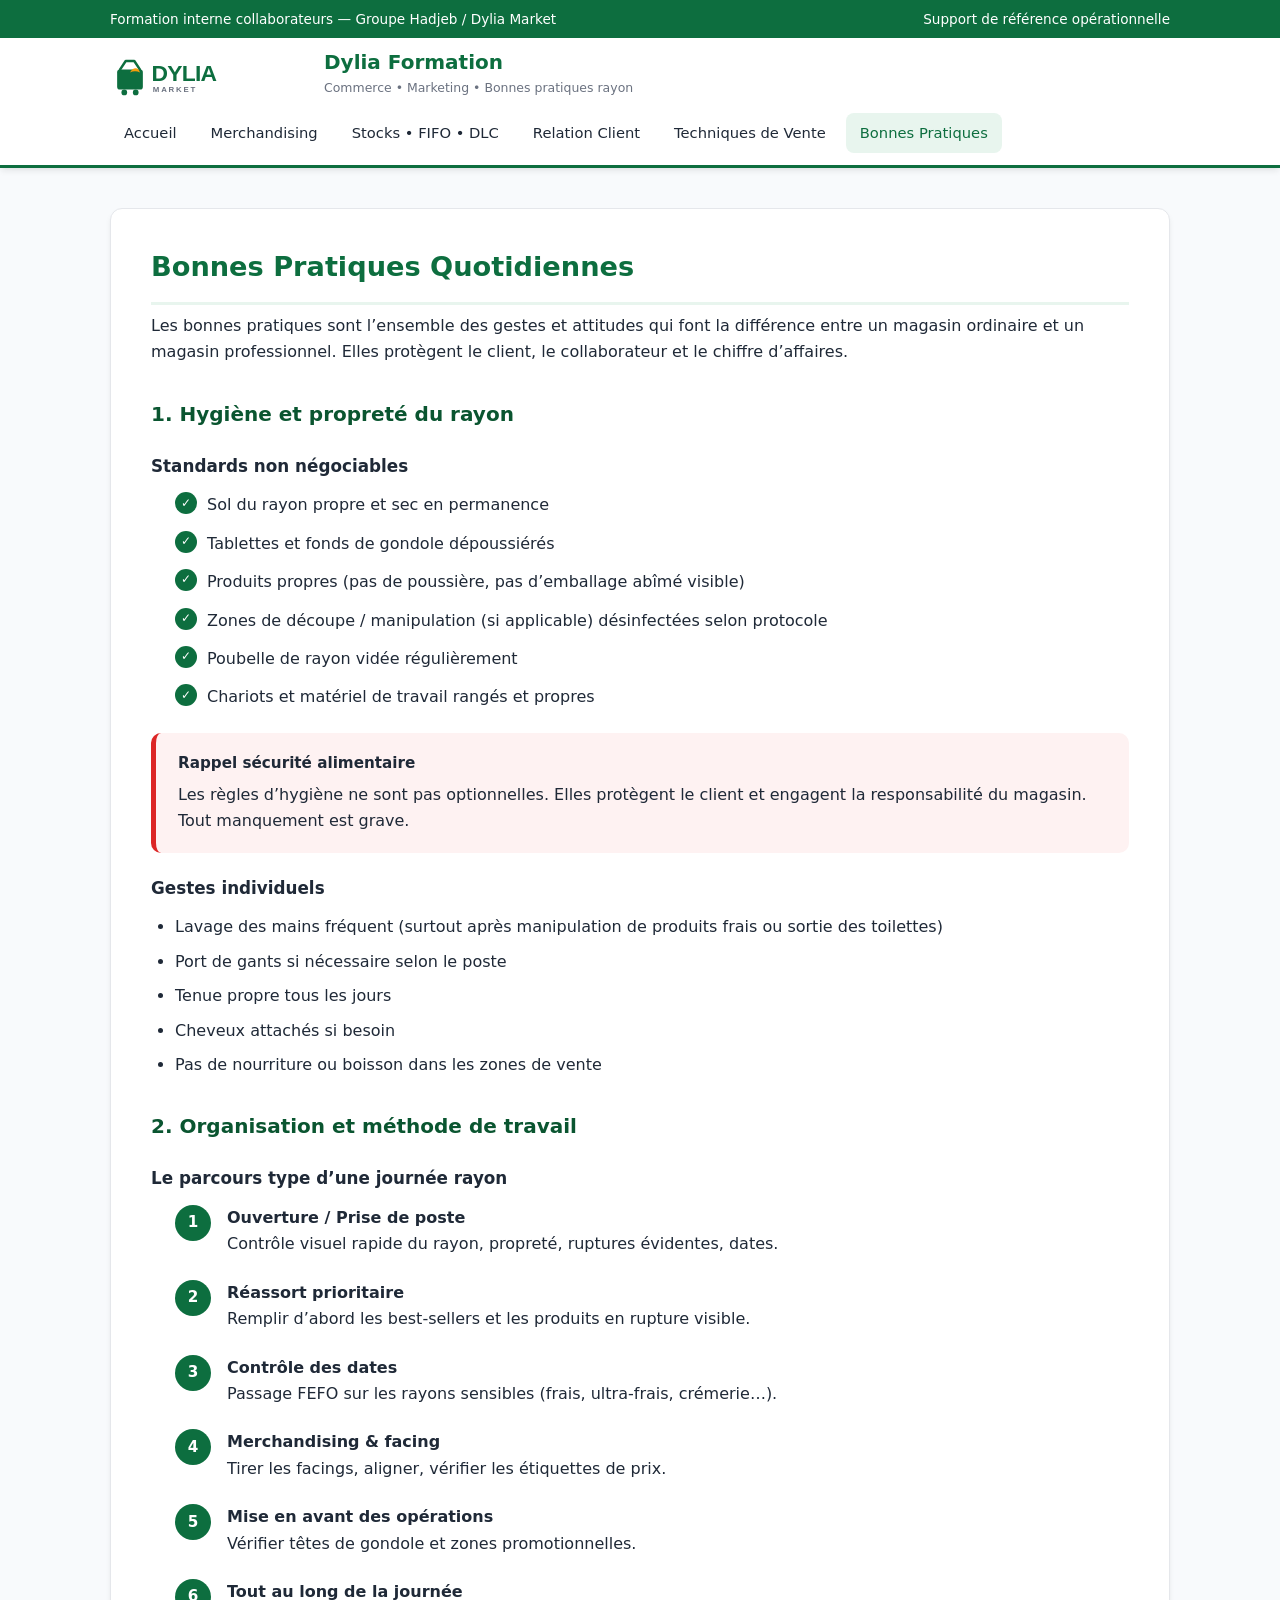
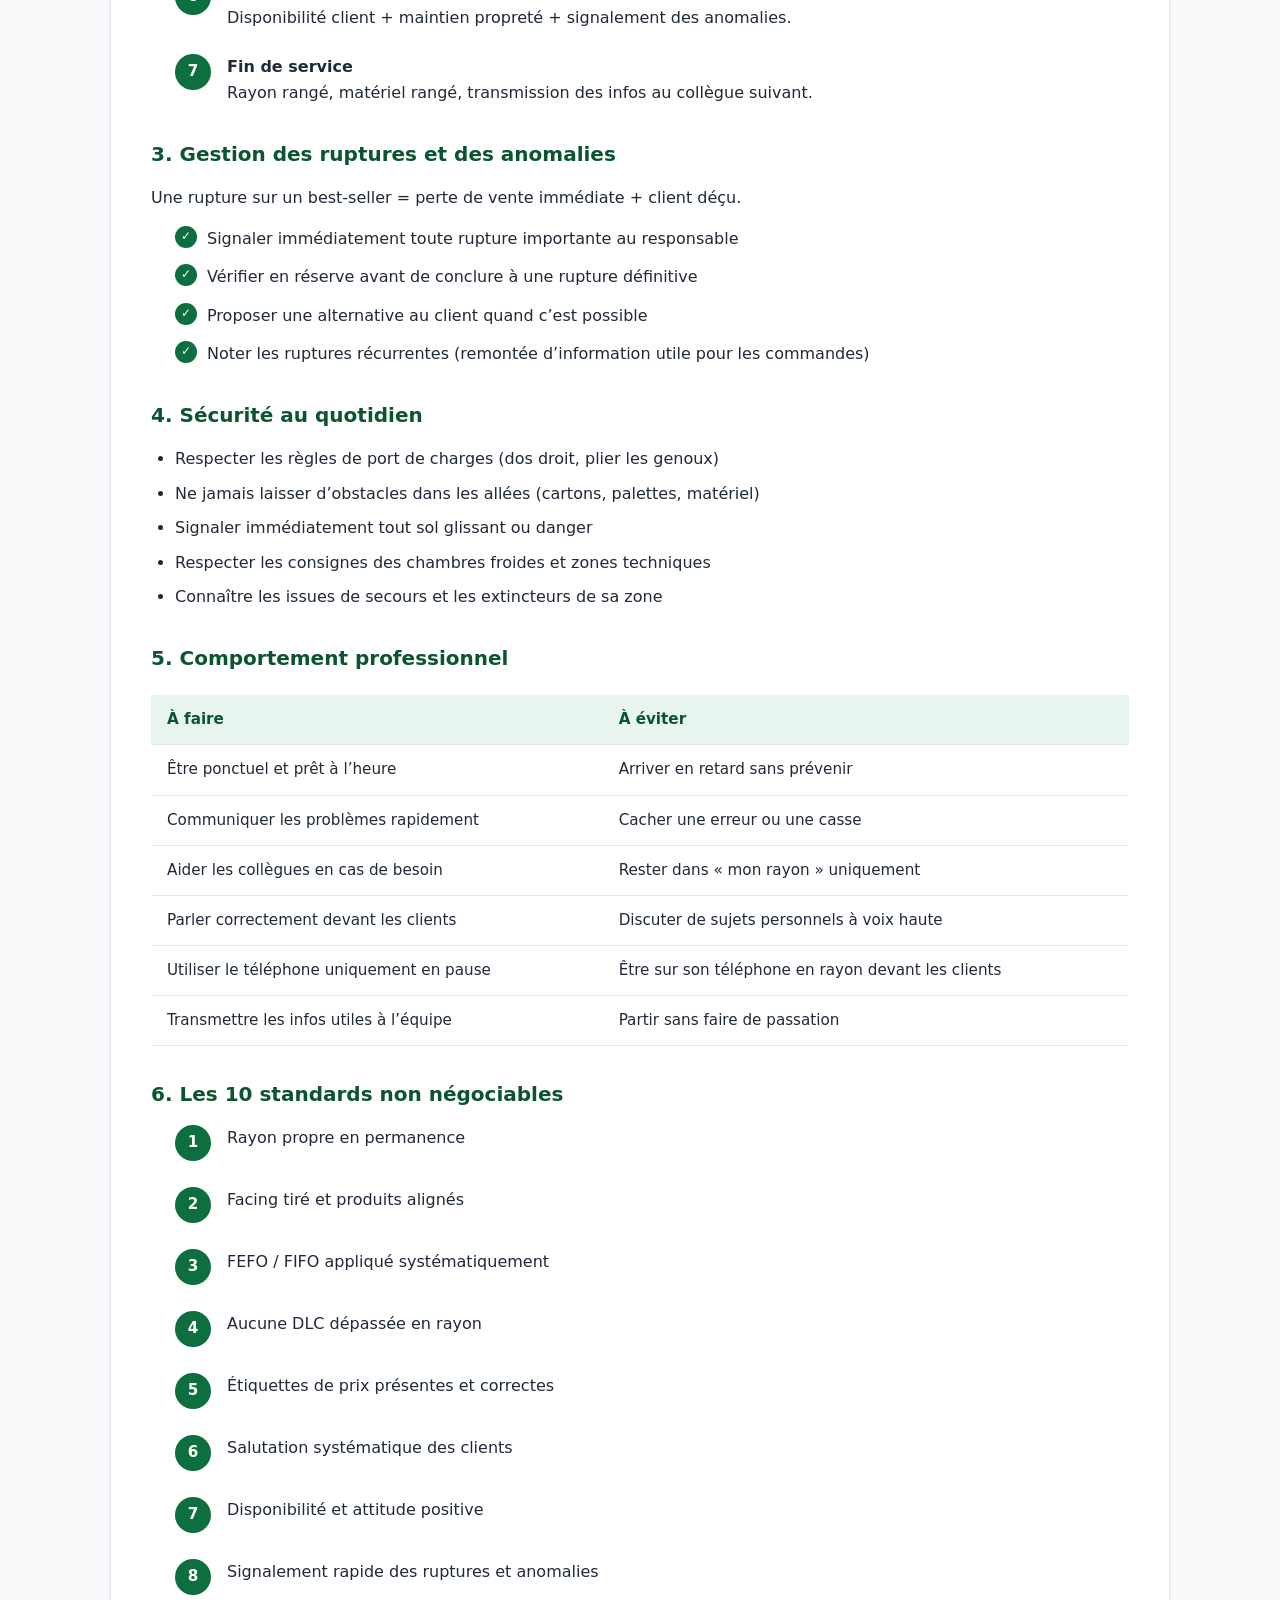
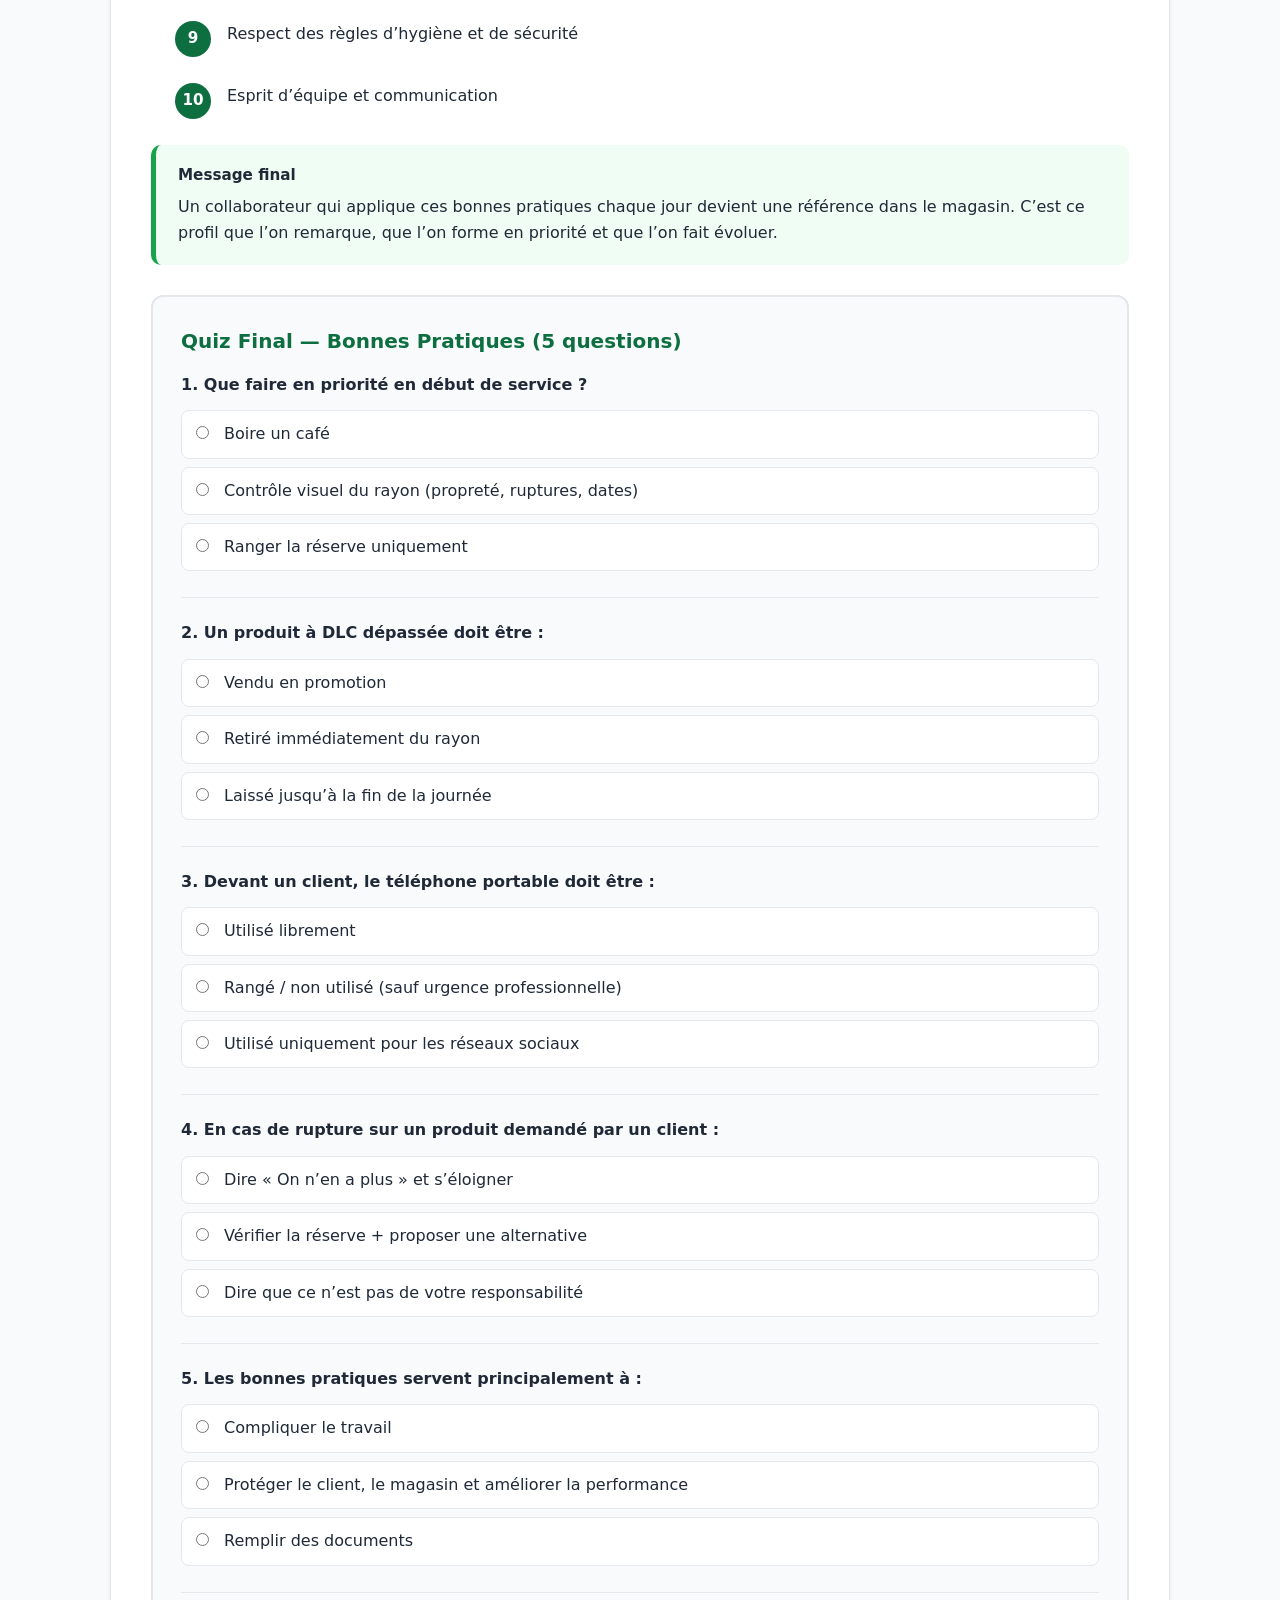
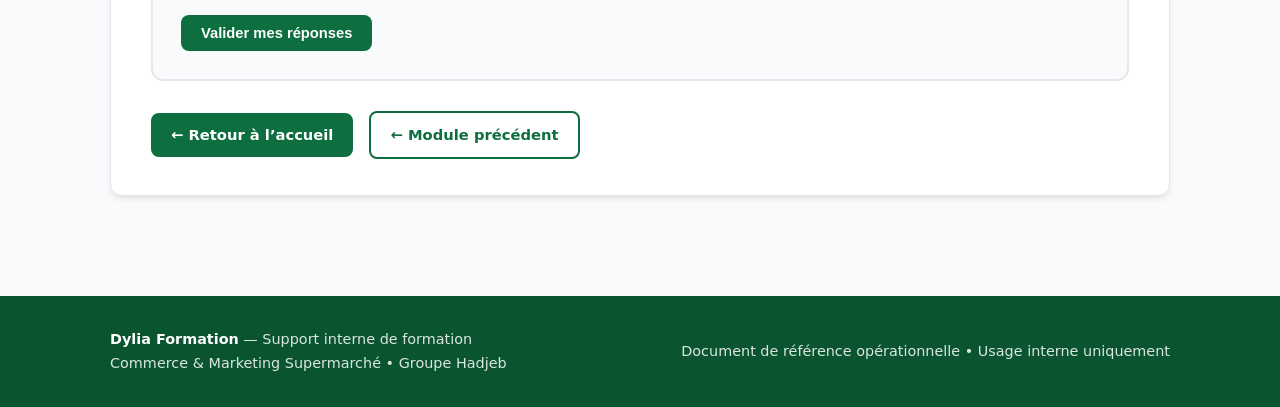
==== dylia-formation/bonnes-pratiques.html @ 9679b602 "Ajout site formation Dylia Market complet" ====
<!DOCTYPE html>
<html lang="fr">
<head>
  <meta charset="UTF-8">
  <meta name="viewport" content="width=device-width, initial-scale=1.0">
  <title>Bonnes Pratiques | Dylia Formation</title>
  <link rel="stylesheet" href="css/style.css">
</head>
<body>

  <header class="header">
    <div class="header-top">
      <div class="container">
        <span>Formation interne collaborateurs — Groupe Hadjeb / Dylia Market</span>
        <span>Support de référence opérationnelle</span>
      </div>
    </div>
    <div class="container">
      <div class="logo-area">
        <a href="index.html">
          <img src="img/logo-dylia.svg" alt="Dylia Market" class="logo-img">
          <div class="logo-text">
            <h1>Dylia Formation</h1>
            <span>Commerce • Marketing • Bonnes pratiques rayon</span>
          </div>
        </a>
      </div>
      <nav class="nav">
        <a href="index.html">Accueil</a>
        <a href="merchandising.html">Merchandising</a>
        <a href="stocks-fifo-dlc.html">Stocks • FIFO • DLC</a>
        <a href="relation-client.html">Relation Client</a>
        <a href="techniques-vente.html">Techniques de Vente</a>
        <a href="bonnes-pratiques.html" class="active">Bonnes Pratiques</a>
      </nav>
    </div>
  </header>

  <main class="main">
    <div class="container">
      <article class="content-page">

        <h2>Bonnes Pratiques Quotidiennes</h2>
        <p>
          Les bonnes pratiques sont l’ensemble des gestes et attitudes qui font 
          la différence entre un magasin ordinaire et un magasin professionnel. 
          Elles protègent le client, le collaborateur et le chiffre d’affaires.
        </p>

        <!-- 1. HYGIÈNE & PROPRETÉ -->
        <h3>1. Hygiène et propreté du rayon</h3>
        
        <h4>Standards non négociables</h4>
        <ul class="checklist">
          <li>Sol du rayon propre et sec en permanence</li>
          <li>Tablettes et fonds de gondole dépoussiérés</li>
          <li>Produits propres (pas de poussière, pas d’emballage abîmé visible)</li>
          <li>Zones de découpe / manipulation (si applicable) désinfectées selon protocole</li>
          <li>Poubelle de rayon vidée régulièrement</li>
          <li>Chariots et matériel de travail rangés et propres</li>
        </ul>

        <div class="callout callout-danger">
          <strong>Rappel sécurité alimentaire</strong>
          Les règles d’hygiène ne sont pas optionnelles. Elles protègent le client 
          et engagent la responsabilité du magasin. Tout manquement est grave.
        </div>

        <h4>Gestes individuels</h4>
        <ul>
          <li>Lavage des mains fréquent (surtout après manipulation de produits frais ou sortie des toilettes)</li>
          <li>Port de gants si nécessaire selon le poste</li>
          <li>Tenue propre tous les jours</li>
          <li>Cheveux attachés si besoin</li>
          <li>Pas de nourriture ou boisson dans les zones de vente</li>
        </ul>

        <!-- 2. ORGANISATION DU TRAVAIL -->
        <h3>2. Organisation et méthode de travail</h3>
        
        <h4>Le parcours type d’une journée rayon</h4>
        <ol class="steps">
          <li>
            <strong>Ouverture / Prise de poste</strong><br>
            Contrôle visuel rapide du rayon, propreté, ruptures évidentes, dates.
          </li>
          <li>
            <strong>Réassort prioritaire</strong><br>
            Remplir d’abord les best-sellers et les produits en rupture visible.
          </li>
          <li>
            <strong>Contrôle des dates</strong><br>
            Passage FEFO sur les rayons sensibles (frais, ultra-frais, crémerie…).
          </li>
          <li>
            <strong>Merchandising & facing</strong><br>
            Tirer les facings, aligner, vérifier les étiquettes de prix.
          </li>
          <li>
            <strong>Mise en avant des opérations</strong><br>
            Vérifier têtes de gondole et zones promotionnelles.
          </li>
          <li>
            <strong>Tout au long de la journée</strong><br>
            Disponibilité client + maintien propreté + signalement des anomalies.
          </li>
          <li>
            <strong>Fin de service</strong><br>
            Rayon rangé, matériel rangé, transmission des infos au collègue suivant.
          </li>
        </ol>

        <!-- 3. GESTION DES RUPTURES -->
        <h3>3. Gestion des ruptures et des anomalies</h3>
        <p>
          Une rupture sur un best-seller = perte de vente immédiate + client déçu.
        </p>
        <ul class="checklist">
          <li>Signaler immédiatement toute rupture importante au responsable</li>
          <li>Vérifier en réserve avant de conclure à une rupture définitive</li>
          <li>Proposer une alternative au client quand c’est possible</li>
          <li>Noter les ruptures récurrentes (remontée d’information utile pour les commandes)</li>
        </ul>

        <!-- 4. SÉCURITÉ -->
        <h3>4. Sécurité au quotidien</h3>
        <ul>
          <li>Respecter les règles de port de charges (dos droit, plier les genoux)</li>
          <li>Ne jamais laisser d’obstacles dans les allées (cartons, palettes, matériel)</li>
          <li>Signaler immédiatement tout sol glissant ou danger</li>
          <li>Respecter les consignes des chambres froides et zones techniques</li>
          <li>Connaître les issues de secours et les extincteurs de sa zone</li>
        </ul>

        <!-- 5. COMPORTEMENT PROFESSIONNEL -->
        <h3>5. Comportement professionnel</h3>
        <div class="table-wrap">
          <table>
            <thead>
              <tr>
                <th>À faire</th>
                <th>À éviter</th>
              </tr>
            </thead>
            <tbody>
              <tr>
                <td>Être ponctuel et prêt à l’heure</td>
                <td>Arriver en retard sans prévenir</td>
              </tr>
              <tr>
                <td>Communiquer les problèmes rapidement</td>
                <td>Cacher une erreur ou une casse</td>
              </tr>
              <tr>
                <td>Aider les collègues en cas de besoin</td>
                <td>Rester dans « mon rayon » uniquement</td>
              </tr>
              <tr>
                <td>Parler correctement devant les clients</td>
                <td>Discuter de sujets personnels à voix haute</td>
              </tr>
              <tr>
                <td>Utiliser le téléphone uniquement en pause</td>
                <td>Être sur son téléphone en rayon devant les clients</td>
              </tr>
              <tr>
                <td>Transmettre les infos utiles à l’équipe</td>
                <td>Partir sans faire de passation</td>
              </tr>
            </tbody>
          </table>
        </div>

        <!-- 6. SYNTHÈSE DES STANDARDS -->
        <h3>6. Les 10 standards non négociables</h3>
        <ol class="steps">
          <li>Rayon propre en permanence</li>
          <li>Facing tiré et produits alignés</li>
          <li>FEFO / FIFO appliqué systématiquement</li>
          <li>Aucune DLC dépassée en rayon</li>
          <li>Étiquettes de prix présentes et correctes</li>
          <li>Salutation systématique des clients</li>
          <li>Disponibilité et attitude positive</li>
          <li>Signalement rapide des ruptures et anomalies</li>
          <li>Respect des règles d’hygiène et de sécurité</li>
          <li>Esprit d’équipe et communication</li>
        </ol>

        <div class="callout callout-success">
          <strong>Message final</strong>
          Un collaborateur qui applique ces bonnes pratiques chaque jour 
          devient une référence dans le magasin. C’est ce profil que l’on remarque, 
          que l’on forme en priorité et que l’on fait évoluer.
        </div>

        <!-- QUIZ FINAL -->
        <div class="quiz-box">
          <h3>Quiz Final — Bonnes Pratiques (5 questions)</h3>
          
          <div class="quiz-question">
            <p>1. Que faire en priorité en début de service ?</p>
            <div class="quiz-options">
              <label><input type="radio" name="q1" value="a"> Boire un café</label>
              <label><input type="radio" name="q1" value="b"> Contrôle visuel du rayon (propreté, ruptures, dates)</label>
              <label><input type="radio" name="q1" value="c"> Ranger la réserve uniquement</label>
            </div>
          </div>

          <div class="quiz-question">
            <p>2. Un produit à DLC dépassée doit être :</p>
            <div class="quiz-options">
              <label><input type="radio" name="q2" value="a"> Vendu en promotion</label>
              <label><input type="radio" name="q2" value="b"> Retiré immédiatement du rayon</label>
              <label><input type="radio" name="q2" value="c"> Laissé jusqu’à la fin de la journée</label>
            </div>
          </div>

          <div class="quiz-question">
            <p>3. Devant un client, le téléphone portable doit être :</p>
            <div class="quiz-options">
              <label><input type="radio" name="q3" value="a"> Utilisé librement</label>
              <label><input type="radio" name="q3" value="b"> Rangé / non utilisé (sauf urgence professionnelle)</label>
              <label><input type="radio" name="q3" value="c"> Utilisé uniquement pour les réseaux sociaux</label>
            </div>
          </div>

          <div class="quiz-question">
            <p>4. En cas de rupture sur un produit demandé par un client :</p>
            <div class="quiz-options">
              <label><input type="radio" name="q4" value="a"> Dire « On n’en a plus » et s’éloigner</label>
              <label><input type="radio" name="q4" value="b"> Vérifier la réserve + proposer une alternative</label>
              <label><input type="radio" name="q4" value="c"> Dire que ce n’est pas de votre responsabilité</label>
            </div>
          </div>

          <div class="quiz-question">
            <p>5. Les bonnes pratiques servent principalement à :</p>
            <div class="quiz-options">
              <label><input type="radio" name="q5" value="a"> Compliquer le travail</label>
              <label><input type="radio" name="q5" value="b"> Protéger le client, le magasin et améliorer la performance</label>
              <label><input type="radio" name="q5" value="c"> Remplir des documents</label>
            </div>
          </div>

          <button class="btn btn-primary" onclick="checkPratiquesQuiz()">Valider mes réponses</button>
          <div id="quiz-result" class="quiz-result"></div>
        </div>

        <div style="margin-top: 30px;">
          <a href="index.html" class="btn btn-primary">← Retour à l’accueil</a>
          <a href="techniques-vente.html" class="btn btn-outline" style="margin-left: 10px;">← Module précédent</a>
        </div>

      </article>
    </div>
  </main>

  <footer class="footer">
    <div class="container">
      <div>
        <strong>Dylia Formation</strong> — Support interne de formation<br>
        Commerce & Marketing Supermarché • Groupe Hadjeb
      </div>
      <div>Document de référence opérationnelle • Usage interne uniquement</div>
    </div>
  </footer>

  <script>
    function checkPratiquesQuiz() {
      const answers = { q1: 'b', q2: 'b', q3: 'b', q4: 'b', q5: 'b' };
      let score = 0;
      let total = 5;

      for (let q in answers) {
        const selected = document.querySelector(`input[name="${q}"]:checked`);
        if (selected && selected.value === answers[q]) score++;
      }

      const result = document.getElementById('quiz-result');
      result.classList.add('show');
      
      if (score === total) {
        result.className = 'quiz-result show success';
        result.innerHTML = `Parfait ! ${score}/${total} — Vous êtes prêt(e) à appliquer les standards sur le terrain.`;
      } else if (score >= 3) {
        result.className = 'quiz-result show success';
        result.innerHTML = `Bien ! ${score}/${total} — Quelques rappels et vous serez au top.`;
      } else {
        result.className = 'quiz-result show error';
        result.innerHTML = `${score}/${total} — Relisez les standards non négociables.`;
      }
    }
  </script>

</body>
</html>
---- dylia-formation/css/style.css ----
/* =====================================================
   Dylia Formation - Style professionnel
   Support de formation Commerce & Marketing Supermarché
   ===================================================== */

:root {
  --primary: #0d6e3f;
  --primary-dark: #0a5530;
  --primary-light: #e8f5ee;
  --secondary: #f59e0b;
  --secondary-dark: #d97706;
  --accent: #1e40af;
  --danger: #dc2626;
  --warning: #f59e0b;
  --success: #16a34a;
  --text: #1f2937;
  --text-light: #6b7280;
  --bg: #f8fafc;
  --white: #ffffff;
  --border: #e5e7eb;
  --shadow: 0 4px 6px -1px rgb(0 0 0 / 0.08), 0 2px 4px -2px rgb(0 0 0 / 0.05);
  --shadow-lg: 0 10px 15px -3px rgb(0 0 0 / 0.08), 0 4px 6px -4px rgb(0 0 0 / 0.05);
  --radius: 12px;
  --transition: all 0.25s ease;
}

* {
  margin: 0;
  padding: 0;
  box-sizing: border-box;
}

html {
  scroll-behavior: smooth;
}

body {
  font-family: 'Segoe UI', system-ui, -apple-system, sans-serif;
  background: var(--bg);
  color: var(--text);
  line-height: 1.65;
  font-size: 16px;
}

/* ========== HEADER & NAV ========== */
.header {
  background: var(--white);
  border-bottom: 3px solid var(--primary);
  position: sticky;
  top: 0;
  z-index: 1000;
  box-shadow: var(--shadow);
}

.header-top {
  background: var(--primary);
  color: white;
  padding: 8px 0;
  font-size: 0.85rem;
}

.header-top .container {
  display: flex;
  justify-content: space-between;
  align-items: center;
}

.logo-area {
  display: flex;
  align-items: center;
  gap: 16px;
  padding: 12px 0;
}

.logo-area a {
  display: flex;
  align-items: center;
  gap: 14px;
  text-decoration: none;
  color: inherit;
}

.logo-img {
  height: 50px;
  width: auto;
  display: block;
}

.logo-text h1 {
  font-size: 1.25rem;
  color: var(--primary);
  font-weight: 700;
  line-height: 1.2;
}

.logo-text span {
  font-size: 0.78rem;
  color: var(--text-light);
  font-weight: 500;
}

.nav {
  display: flex;
  gap: 6px;
  flex-wrap: wrap;
  padding-bottom: 12px;
}

.nav a {
  text-decoration: none;
  color: var(--text);
  font-weight: 500;
  font-size: 0.92rem;
  padding: 8px 14px;
  border-radius: 8px;
  transition: var(--transition);
}

.nav a:hover,
.nav a.active {
  background: var(--primary-light);
  color: var(--primary);
}

/* ========== LAYOUT ========== */
.container {
  max-width: 1100px;
  margin: 0 auto;
  padding: 0 20px;
}

.main {
  padding: 40px 0 60px;
}

/* ========== HERO ========== */
.hero {
  background: linear-gradient(135deg, var(--primary) 0%, #166534 100%);
  color: white;
  border-radius: var(--radius);
  padding: 48px 40px;
  margin-bottom: 40px;
  position: relative;
  overflow: hidden;
}

.hero::after {
  content: '';
  position: absolute;
  right: -40px;
  top: -40px;
  width: 220px;
  height: 220px;
  background: rgba(255,255,255,0.06);
  border-radius: 50%;
}

.hero h2 {
  font-size: 2rem;
  margin-bottom: 12px;
  font-weight: 700;
}

.hero p {
  font-size: 1.1rem;
  opacity: 0.92;
  max-width: 620px;
  margin-bottom: 24px;
}

.hero-badges {
  display: flex;
  gap: 12px;
  flex-wrap: wrap;
}

.badge {
  background: rgba(255,255,255,0.15);
  border: 1px solid rgba(255,255,255,0.25);
  padding: 6px 14px;
  border-radius: 50px;
  font-size: 0.85rem;
  font-weight: 500;
}

/* ========== CARDS ========== */
.section-title {
  font-size: 1.5rem;
  color: var(--primary);
  margin-bottom: 8px;
  font-weight: 700;
}

.section-subtitle {
  color: var(--text-light);
  margin-bottom: 28px;
  font-size: 1rem;
}

.cards-grid {
  display: grid;
  grid-template-columns: repeat(auto-fit, minmax(280px, 1fr));
  gap: 22px;
  margin-bottom: 40px;
}

.card {
  background: var(--white);
  border-radius: var(--radius);
  padding: 28px 24px;
  box-shadow: var(--shadow);
  border: 1px solid var(--border);
  transition: var(--transition);
  display: flex;
  flex-direction: column;
}

.card:hover {
  transform: translateY(-4px);
  box-shadow: var(--shadow-lg);
  border-color: var(--primary);
}

.card-icon {
  width: 52px;
  height: 52px;
  border-radius: 12px;
  display: flex;
  align-items: center;
  justify-content: center;
  font-size: 1.5rem;
  margin-bottom: 16px;
}

.card-icon.green { background: #dcfce7; }
.card-icon.blue { background: #dbeafe; }
.card-icon.orange { background: #ffedd5; }
.card-icon.purple { background: #f3e8ff; }
.card-icon.red { background: #fee2e2; }
.card-icon.teal { background: #ccfbf1; }

.card h3 {
  font-size: 1.15rem;
  margin-bottom: 10px;
  color: var(--text);
}

.card p {
  color: var(--text-light);
  font-size: 0.95rem;
  flex-grow: 1;
  margin-bottom: 18px;
}

.card .btn {
  align-self: flex-start;
}

/* ========== BUTTONS ========== */
.btn {
  display: inline-flex;
  align-items: center;
  gap: 8px;
  padding: 10px 20px;
  border-radius: 8px;
  font-weight: 600;
  font-size: 0.92rem;
  text-decoration: none;
  border: none;
  cursor: pointer;
  transition: var(--transition);
}

.btn-primary {
  background: var(--primary);
  color: white;
}

.btn-primary:hover {
  background: var(--primary-dark);
}

.btn-secondary {
  background: var(--secondary);
  color: white;
}

.btn-secondary:hover {
  background: var(--secondary-dark);
}

.btn-outline {
  background: transparent;
  border: 2px solid var(--primary);
  color: var(--primary);
}

.btn-outline:hover {
  background: var(--primary);
  color: white;
}

/* ========== CONTENT PAGES ========== */
.content-page {
  background: var(--white);
  border-radius: var(--radius);
  padding: 36px 40px;
  box-shadow: var(--shadow);
  border: 1px solid var(--border);
}

.content-page h2 {
  color: var(--primary);
  font-size: 1.7rem;
  margin-bottom: 8px;
  padding-bottom: 12px;
  border-bottom: 3px solid var(--primary-light);
}

.content-page h3 {
  color: var(--primary-dark);
  font-size: 1.25rem;
  margin: 32px 0 14px;
  display: flex;
  align-items: center;
  gap: 10px;
}

.content-page h4 {
  color: var(--text);
  font-size: 1.05rem;
  margin: 22px 0 10px;
}

.content-page p {
  margin-bottom: 14px;
  color: var(--text);
}

.content-page ul, .content-page ol {
  margin: 12px 0 20px 24px;
}

.content-page li {
  margin-bottom: 8px;
}

/* Callout boxes */
.callout {
  padding: 18px 22px;
  border-radius: 10px;
  margin: 22px 0;
  border-left: 5px solid;
}

.callout-info {
  background: #eff6ff;
  border-color: var(--accent);
}

.callout-warning {
  background: #fffbeb;
  border-color: var(--warning);
}

.callout-success {
  background: #f0fdf4;
  border-color: var(--success);
}

.callout-danger {
  background: #fef2f2;
  border-color: var(--danger);
}

.callout strong {
  display: block;
  margin-bottom: 6px;
  font-size: 0.95rem;
}

/* Tables */
.table-wrap {
  overflow-x: auto;
  margin: 20px 0;
}

table {
  width: 100%;
  border-collapse: collapse;
  font-size: 0.95rem;
}

th, td {
  padding: 12px 16px;
  text-align: left;
  border-bottom: 1px solid var(--border);
}

th {
  background: var(--primary-light);
  color: var(--primary-dark);
  font-weight: 600;
}

tr:hover td {
  background: #f9fafb;
}

/* Checklist */
.checklist {
  list-style: none;
  margin-left: 0;
}

.checklist li {
  position: relative;
  padding-left: 32px;
  margin-bottom: 12px;
}

.checklist li::before {
  content: '✓';
  position: absolute;
  left: 0;
  top: 0;
  width: 22px;
  height: 22px;
  background: var(--primary);
  color: white;
  border-radius: 50%;
  font-size: 0.75rem;
  display: flex;
  align-items: center;
  justify-content: center;
  font-weight: 700;
}

/* Steps */
.steps {
  counter-reset: step;
  list-style: none;
  margin: 20px 0;
}

.steps li {
  position: relative;
  padding-left: 52px;
  margin-bottom: 22px;
  min-height: 40px;
}

.steps li::before {
  counter-increment: step;
  content: counter(step);
  position: absolute;
  left: 0;
  top: 0;
  width: 36px;
  height: 36px;
  background: var(--primary);
  color: white;
  border-radius: 50%;
  display: flex;
  align-items: center;
  justify-content: center;
  font-weight: 700;
  font-size: 0.95rem;
}

/* Quiz */
.quiz-box {
  background: #f8fafc;
  border: 2px solid var(--border);
  border-radius: var(--radius);
  padding: 28px;
  margin: 30px 0;
}

.quiz-box h3 {
  margin-top: 0;
  color: var(--primary);
}

.quiz-question {
  margin-bottom: 22px;
  padding-bottom: 18px;
  border-bottom: 1px solid var(--border);
}

.quiz-question:last-of-type {
  border-bottom: none;
}

.quiz-question p {
  font-weight: 600;
  margin-bottom: 12px;
}

.quiz-options label {
  display: block;
  padding: 10px 14px;
  margin-bottom: 8px;
  background: white;
  border: 1px solid var(--border);
  border-radius: 8px;
  cursor: pointer;
  transition: var(--transition);
}

.quiz-options label:hover {
  border-color: var(--primary);
  background: var(--primary-light);
}

.quiz-options input {
  margin-right: 10px;
}

.quiz-result {
  display: none;
  margin-top: 20px;
  padding: 16px;
  border-radius: 8px;
  font-weight: 600;
}

.quiz-result.show {
  display: block;
}

.quiz-result.success {
  background: #dcfce7;
  color: #166534;
}

.quiz-result.error {
  background: #fee2e2;
  color: #991b1b;
}

/* Progress bar for modules */
.progress-bar {
  height: 8px;
  background: #e5e7eb;
  border-radius: 50px;
  overflow: hidden;
  margin: 12px 0 24px;
}

.progress-fill {
  height: 100%;
  background: linear-gradient(90deg, var(--primary), #22c55e);
  border-radius: 50px;
  transition: width 0.4s ease;
}

/* Footer */
.footer {
  background: var(--primary-dark);
  color: rgba(255,255,255,0.85);
  padding: 32px 0;
  margin-top: 40px;
  font-size: 0.9rem;
}

.footer .container {
  display: flex;
  justify-content: space-between;
  align-items: center;
  flex-wrap: wrap;
  gap: 16px;
}

.footer strong {
  color: white;
}

/* Responsive */
@media (max-width: 768px) {
  .hero {
    padding: 32px 24px;
  }
  .hero h2 {
    font-size: 1.5rem;
  }
  .content-page {
    padding: 24px 20px;
  }
  .nav {
    gap: 4px;
  }
  .nav a {
    padding: 7px 10px;
    font-size: 0.85rem;
  }
  .header-top {
    display: none;
  }
}

/* Print friendly */
@media print {
  .header, .footer, .nav, .btn, .quiz-box {
    display: none !important;
  }
  .content-page {
    box-shadow: none;
    border: none;
  }
}
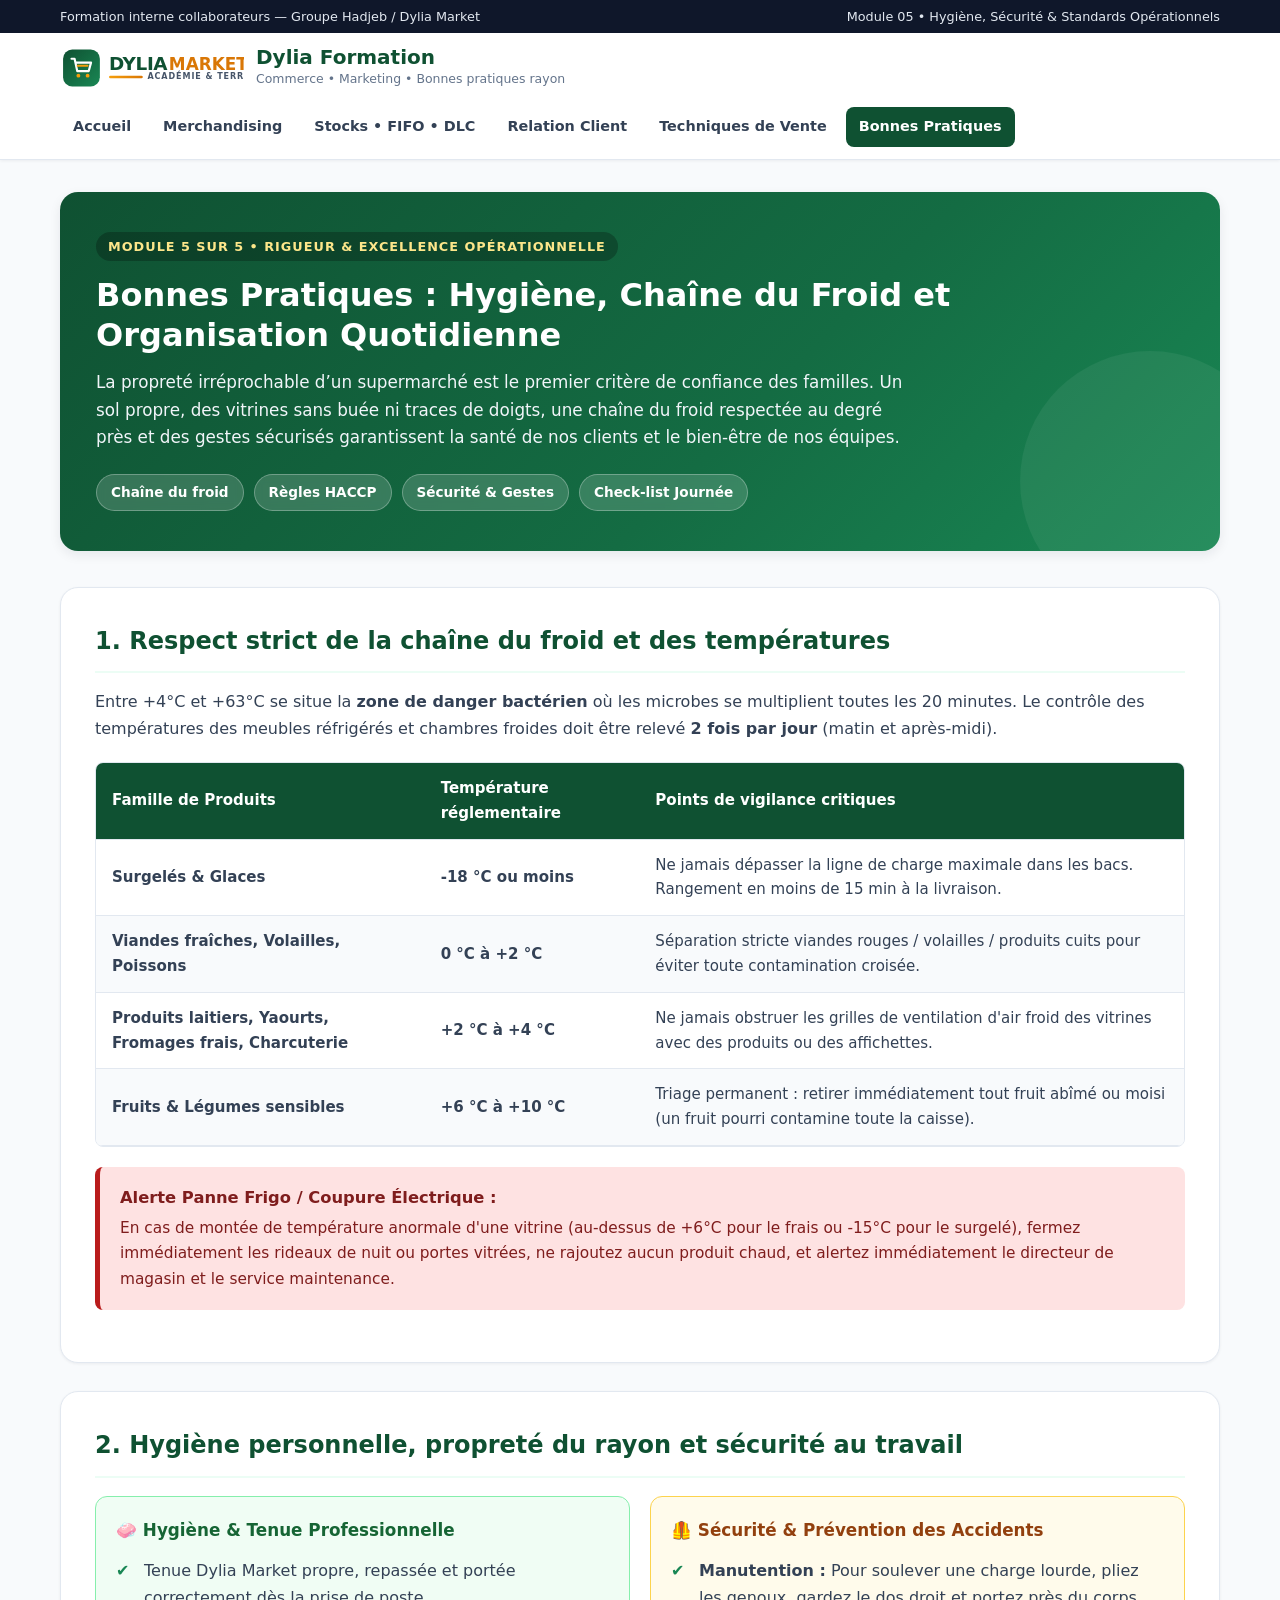
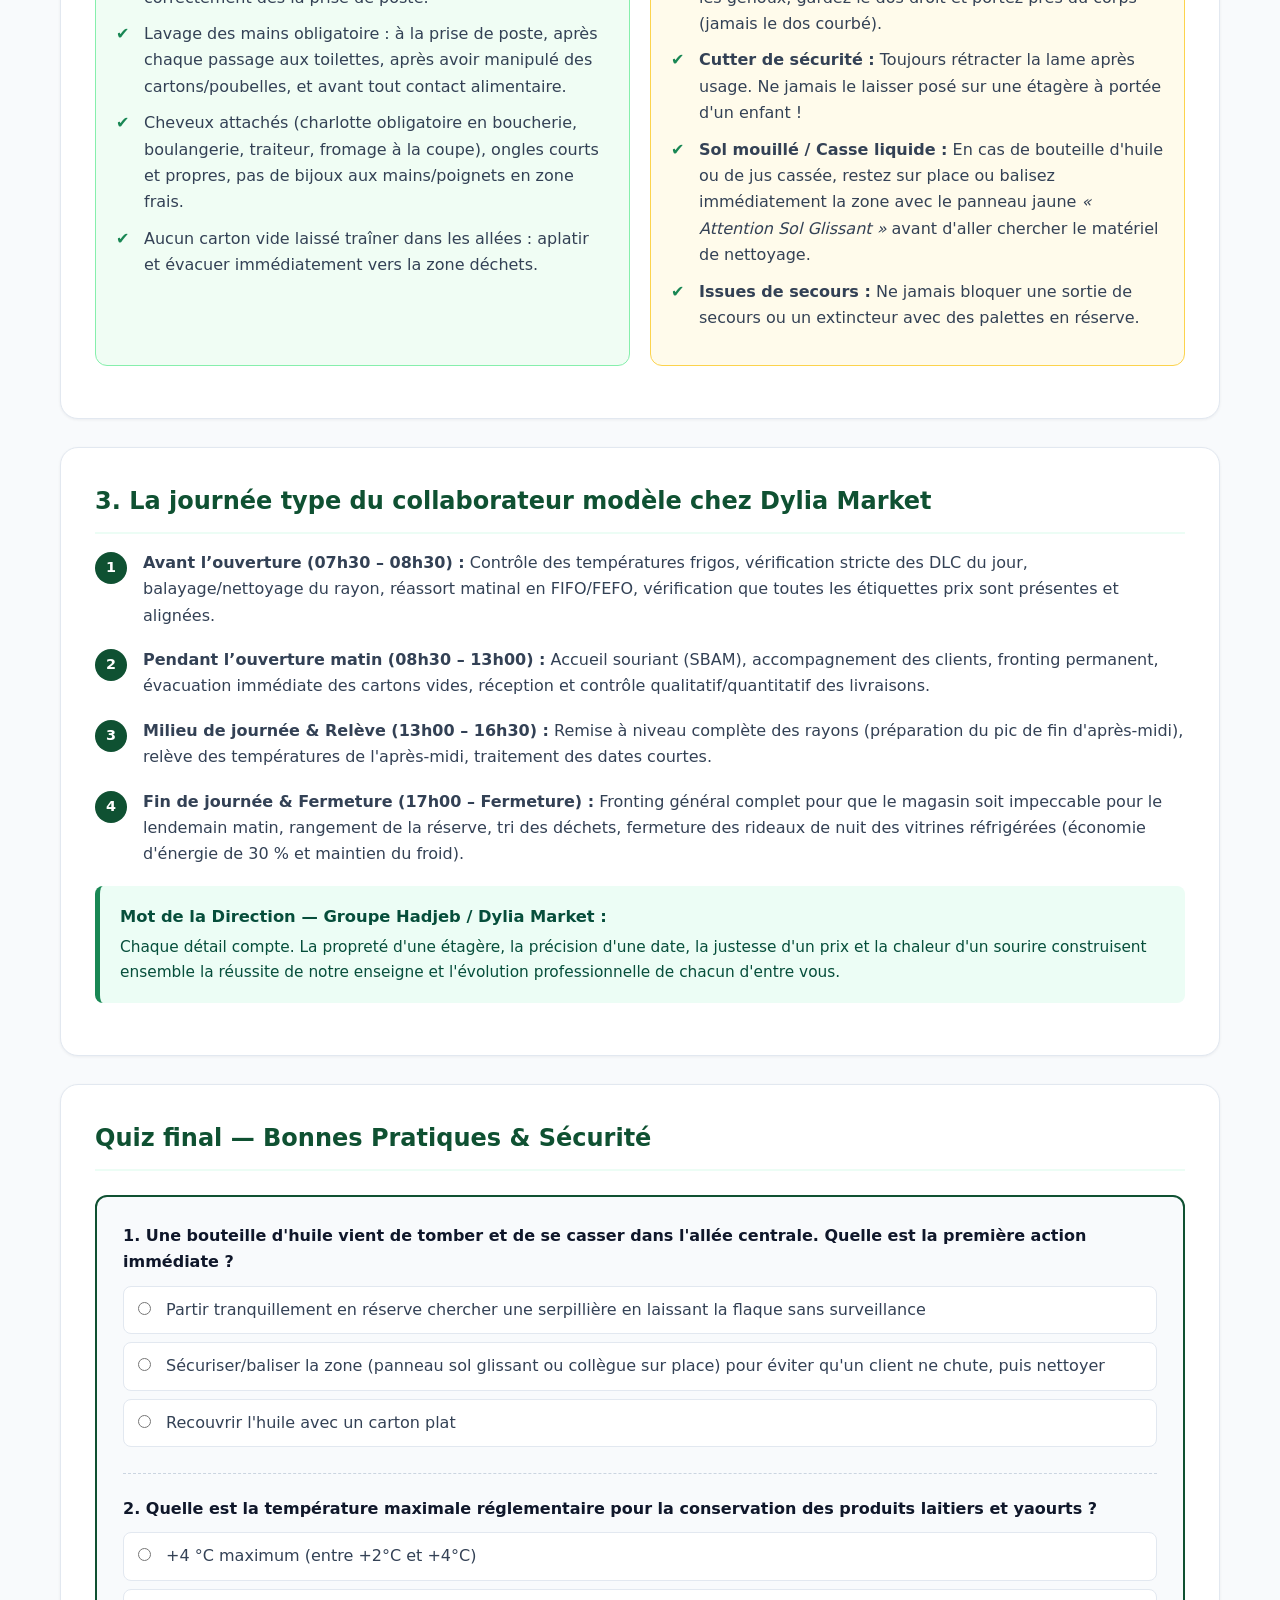
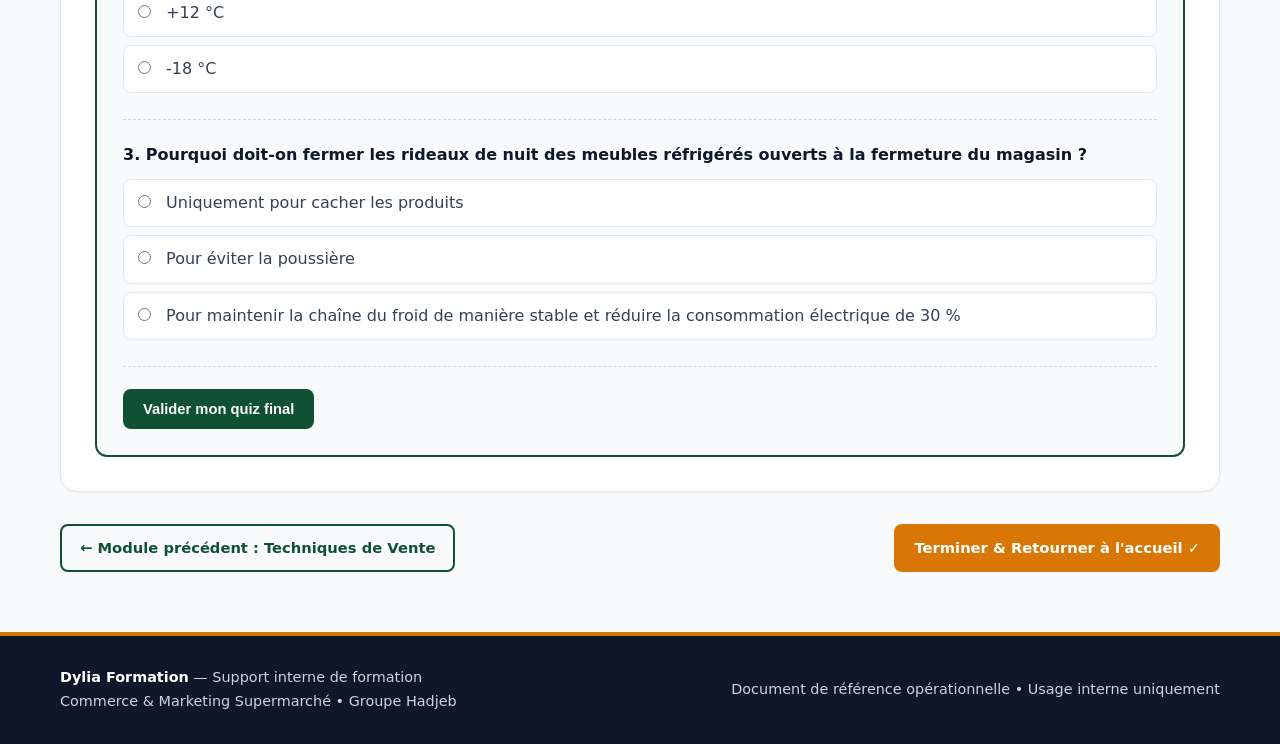
==== commit 89ce7731: "Site formation Dylia Market - version complète" ====
--- a/dylia-formation/bonnes-pratiques.html
+++ b/dylia-formation/bonnes-pratiques.html
@@ -3,7 +3,8 @@
 <head>
   <meta charset="UTF-8">
   <meta name="viewport" content="width=device-width, initial-scale=1.0">
-  <title>Bonnes Pratiques | Dylia Formation</title>
+  <title>Bonnes Pratiques, Hygiène &amp; Sécurité | Dylia Formation</title>
+  <meta name="description" content="Standards opérationnels quotidiens Dylia Market : hygiène HACCP, chaîne du froid, sécurité au travail et check-list d'ouverture/fermeture.">
   <link rel="stylesheet" href="css/style.css">
 </head>
 <body>
@@ -12,7 +13,7 @@
     <div class="header-top">
       <div class="container">
         <span>Formation interne collaborateurs — Groupe Hadjeb / Dylia Market</span>
-        <span>Support de référence opérationnelle</span>
+        <span>Module 05 • Hygiène, Sécurité &amp; Standards Opérationnels</span>
       </div>
     </div>
     <div class="container">
@@ -38,220 +39,158 @@
 
   <main class="main">
     <div class="container">
-      <article class="content-page">
-
-        <h2>Bonnes Pratiques Quotidiennes</h2>
+
+      <section class="hero">
+        <span class="hero-breadcrumb">Module 5 sur 5 • Rigueur &amp; Excellence Opérationnelle</span>
+        <h2>Bonnes Pratiques : Hygiène, Chaîne du Froid et Organisation Quotidienne</h2>
         <p>
-          Les bonnes pratiques sont l’ensemble des gestes et attitudes qui font 
-          la différence entre un magasin ordinaire et un magasin professionnel. 
-          Elles protègent le client, le collaborateur et le chiffre d’affaires.
+          La propreté irréprochable d’un supermarché est le premier critère de confiance des familles. 
+          Un sol propre, des vitrines sans buée ni traces de doigts, une chaîne du froid respectée au degré près 
+          et des gestes sécurisés garantissent la santé de nos clients et le bien-être de nos équipes.
         </p>
-
-        <!-- 1. HYGIÈNE & PROPRETÉ -->
-        <h3>1. Hygiène et propreté du rayon</h3>
-        
-        <h4>Standards non négociables</h4>
-        <ul class="checklist">
-          <li>Sol du rayon propre et sec en permanence</li>
-          <li>Tablettes et fonds de gondole dépoussiérés</li>
-          <li>Produits propres (pas de poussière, pas d’emballage abîmé visible)</li>
-          <li>Zones de découpe / manipulation (si applicable) désinfectées selon protocole</li>
-          <li>Poubelle de rayon vidée régulièrement</li>
-          <li>Chariots et matériel de travail rangés et propres</li>
-        </ul>
-
-        <div class="callout callout-danger">
-          <strong>Rappel sécurité alimentaire</strong>
-          Les règles d’hygiène ne sont pas optionnelles. Elles protègent le client 
-          et engagent la responsabilité du magasin. Tout manquement est grave.
-        </div>
-
-        <h4>Gestes individuels</h4>
-        <ul>
-          <li>Lavage des mains fréquent (surtout après manipulation de produits frais ou sortie des toilettes)</li>
-          <li>Port de gants si nécessaire selon le poste</li>
-          <li>Tenue propre tous les jours</li>
-          <li>Cheveux attachés si besoin</li>
-          <li>Pas de nourriture ou boisson dans les zones de vente</li>
-        </ul>
-
-        <!-- 2. ORGANISATION DU TRAVAIL -->
-        <h3>2. Organisation et méthode de travail</h3>
-        
-        <h4>Le parcours type d’une journée rayon</h4>
-        <ol class="steps">
-          <li>
-            <strong>Ouverture / Prise de poste</strong><br>
-            Contrôle visuel rapide du rayon, propreté, ruptures évidentes, dates.
-          </li>
-          <li>
-            <strong>Réassort prioritaire</strong><br>
-            Remplir d’abord les best-sellers et les produits en rupture visible.
-          </li>
-          <li>
-            <strong>Contrôle des dates</strong><br>
-            Passage FEFO sur les rayons sensibles (frais, ultra-frais, crémerie…).
-          </li>
-          <li>
-            <strong>Merchandising & facing</strong><br>
-            Tirer les facings, aligner, vérifier les étiquettes de prix.
-          </li>
-          <li>
-            <strong>Mise en avant des opérations</strong><br>
-            Vérifier têtes de gondole et zones promotionnelles.
-          </li>
-          <li>
-            <strong>Tout au long de la journée</strong><br>
-            Disponibilité client + maintien propreté + signalement des anomalies.
-          </li>
-          <li>
-            <strong>Fin de service</strong><br>
-            Rayon rangé, matériel rangé, transmission des infos au collègue suivant.
-          </li>
-        </ol>
-
-        <!-- 3. GESTION DES RUPTURES -->
-        <h3>3. Gestion des ruptures et des anomalies</h3>
+        <div class="hero-badges">
+          <span class="badge">Chaîne du froid</span>
+          <span class="badge">Règles HACCP</span>
+          <span class="badge">Sécurité &amp; Gestes</span>
+          <span class="badge">Check-list Journée</span>
+        </div>
+      </section>
+
+      <!-- SECTION 1 : CHAINE DU FROID -->
+      <section class="content-page">
+        <h2>1. Respect strict de la chaîne du froid et des températures</h2>
         <p>
-          Une rupture sur un best-seller = perte de vente immédiate + client déçu.
+          Entre +4°C et +63°C se situe la <strong>zone de danger bactérien</strong> où les microbes se multiplient toutes les 20 minutes. 
+          Le contrôle des températures des meubles réfrigérés et chambres froides doit être relevé <strong>2 fois par jour</strong> (matin et après-midi).
         </p>
-        <ul class="checklist">
-          <li>Signaler immédiatement toute rupture importante au responsable</li>
-          <li>Vérifier en réserve avant de conclure à une rupture définitive</li>
-          <li>Proposer une alternative au client quand c’est possible</li>
-          <li>Noter les ruptures récurrentes (remontée d’information utile pour les commandes)</li>
-        </ul>
-
-        <!-- 4. SÉCURITÉ -->
-        <h3>4. Sécurité au quotidien</h3>
-        <ul>
-          <li>Respecter les règles de port de charges (dos droit, plier les genoux)</li>
-          <li>Ne jamais laisser d’obstacles dans les allées (cartons, palettes, matériel)</li>
-          <li>Signaler immédiatement tout sol glissant ou danger</li>
-          <li>Respecter les consignes des chambres froides et zones techniques</li>
-          <li>Connaître les issues de secours et les extincteurs de sa zone</li>
-        </ul>
-
-        <!-- 5. COMPORTEMENT PROFESSIONNEL -->
-        <h3>5. Comportement professionnel</h3>
-        <div class="table-wrap">
+
+        <div class="table-wrapper">
           <table>
             <thead>
               <tr>
-                <th>À faire</th>
-                <th>À éviter</th>
+                <th>Famille de Produits</th>
+                <th>Température réglementaire</th>
+                <th>Points de vigilance critiques</th>
               </tr>
             </thead>
             <tbody>
               <tr>
-                <td>Être ponctuel et prêt à l’heure</td>
-                <td>Arriver en retard sans prévenir</td>
-              </tr>
-              <tr>
-                <td>Communiquer les problèmes rapidement</td>
-                <td>Cacher une erreur ou une casse</td>
-              </tr>
-              <tr>
-                <td>Aider les collègues en cas de besoin</td>
-                <td>Rester dans « mon rayon » uniquement</td>
-              </tr>
-              <tr>
-                <td>Parler correctement devant les clients</td>
-                <td>Discuter de sujets personnels à voix haute</td>
-              </tr>
-              <tr>
-                <td>Utiliser le téléphone uniquement en pause</td>
-                <td>Être sur son téléphone en rayon devant les clients</td>
-              </tr>
-              <tr>
-                <td>Transmettre les infos utiles à l’équipe</td>
-                <td>Partir sans faire de passation</td>
+                <td><strong>Surgelés &amp; Glaces</strong></td>
+                <td><strong>-18 °C ou moins</strong></td>
+                <td>Ne jamais dépasser la ligne de charge maximale dans les bacs. Rangement en moins de 15 min à la livraison.</td>
+              </tr>
+              <tr>
+                <td><strong>Viandes fraîches, Volailles, Poissons</strong></td>
+                <td><strong>0 °C à +2 °C</strong></td>
+                <td>Séparation stricte viandes rouges / volailles / produits cuits pour éviter toute contamination croisée.</td>
+              </tr>
+              <tr>
+                <td><strong>Produits laitiers, Yaourts, Fromages frais, Charcuterie</strong></td>
+                <td><strong>+2 °C à +4 °C</strong></td>
+                <td>Ne jamais obstruer les grilles de ventilation d'air froid des vitrines avec des produits ou des affichettes.</td>
+              </tr>
+              <tr>
+                <td><strong>Fruits &amp; Légumes sensibles</strong></td>
+                <td><strong>+6 °C à +10 °C</strong></td>
+                <td>Triage permanent : retirer immédiatement tout fruit abîmé ou moisi (un fruit pourri contamine toute la caisse).</td>
               </tr>
             </tbody>
           </table>
         </div>
 
-        <!-- 6. SYNTHÈSE DES STANDARDS -->
-        <h3>6. Les 10 standards non négociables</h3>
+        <div class="callout callout-danger">
+          <strong>Alerte Panne Frigo / Coupure Électrique :</strong>
+          En cas de montée de température anormale d'une vitrine (au-dessus de +6°C pour le frais ou -15°C pour le surgelé), fermez immédiatement les rideaux de nuit ou portes vitrées, ne rajoutez aucun produit chaud, et alertez immédiatement le directeur de magasin et le service maintenance.
+        </div>
+      </section>
+
+      <!-- SECTION 2 : HYGIÈNE & SÉCURITÉ -->
+      <section class="content-page">
+        <h2>2. Hygiène personnelle, propreté du rayon et sécurité au travail</h2>
+
+        <div class="grid-2">
+          <div class="box-do">
+            <h4>🧼 Hygiène &amp; Tenue Professionnelle</h4>
+            <ul class="checklist">
+              <li>Tenue Dylia Market propre, repassée et portée correctement dès la prise de poste.</li>
+              <li>Lavage des mains obligatoire : à la prise de poste, après chaque passage aux toilettes, après avoir manipulé des cartons/poubelles, et avant tout contact alimentaire.</li>
+              <li>Cheveux attachés (charlotte obligatoire en boucherie, boulangerie, traiteur, fromage à la coupe), ongles courts et propres, pas de bijoux aux mains/poignets en zone frais.</li>
+              <li>Aucun carton vide laissé traîner dans les allées : aplatir et évacuer immédiatement vers la zone déchets.</li>
+            </ul>
+          </div>
+          <div class="box-dont" style="background:#fffbeb; border-color:#fcd34d;">
+            <h4 style="color:#92400e;">🦺 Sécurité &amp; Prévention des Accidents</h4>
+            <ul class="checklist">
+              <li><strong>Manutention :</strong> Pour soulever une charge lourde, pliez les genoux, gardez le dos droit et portez près du corps (jamais le dos courbé).</li>
+              <li><strong>Cutter de sécurité :</strong> Toujours rétracter la lame après usage. Ne jamais le laisser posé sur une étagère à portée d'un enfant !</li>
+              <li><strong>Sol mouillé / Casse liquide :</strong> En cas de bouteille d'huile ou de jus cassée, restez sur place ou balisez immédiatement la zone avec le panneau jaune <em>« Attention Sol Glissant »</em> avant d'aller chercher le matériel de nettoyage.</li>
+              <li><strong>Issues de secours :</strong> Ne jamais bloquer une sortie de secours ou un extincteur avec des palettes en réserve.</li>
+            </ul>
+          </div>
+        </div>
+      </section>
+
+      <!-- SECTION 3 : CHECKLIST QUOTIDIENNE -->
+      <section class="content-page">
+        <h2>3. La journée type du collaborateur modèle chez Dylia Market</h2>
+        
         <ol class="steps">
-          <li>Rayon propre en permanence</li>
-          <li>Facing tiré et produits alignés</li>
-          <li>FEFO / FIFO appliqué systématiquement</li>
-          <li>Aucune DLC dépassée en rayon</li>
-          <li>Étiquettes de prix présentes et correctes</li>
-          <li>Salutation systématique des clients</li>
-          <li>Disponibilité et attitude positive</li>
-          <li>Signalement rapide des ruptures et anomalies</li>
-          <li>Respect des règles d’hygiène et de sécurité</li>
-          <li>Esprit d’équipe et communication</li>
+          <li><strong>Avant l’ouverture (07h30 – 08h30) :</strong> Contrôle des températures frigos, vérification stricte des DLC du jour, balayage/nettoyage du rayon, réassort matinal en FIFO/FEFO, vérification que toutes les étiquettes prix sont présentes et alignées.</li>
+          <li><strong>Pendant l’ouverture matin (08h30 – 13h00) :</strong> Accueil souriant (SBAM), accompagnement des clients, fronting permanent, évacuation immédiate des cartons vides, réception et contrôle qualitatif/quantitatif des livraisons.</li>
+          <li><strong>Milieu de journée &amp; Relève (13h00 – 16h30) :</strong> Remise à niveau complète des rayons (préparation du pic de fin d'après-midi), relève des températures de l'après-midi, traitement des dates courtes.</li>
+          <li><strong>Fin de journée &amp; Fermeture (17h00 – Fermeture) :</strong> Fronting général complet pour que le magasin soit impeccable pour le lendemain matin, rangement de la réserve, tri des déchets, fermeture des rideaux de nuit des vitrines réfrigérées (économie d'énergie de 30 % et maintien du froid).</li>
         </ol>
 
         <div class="callout callout-success">
-          <strong>Message final</strong>
-          Un collaborateur qui applique ces bonnes pratiques chaque jour 
-          devient une référence dans le magasin. C’est ce profil que l’on remarque, 
-          que l’on forme en priorité et que l’on fait évoluer.
-        </div>
-
-        <!-- QUIZ FINAL -->
-        <div class="quiz-box">
-          <h3>Quiz Final — Bonnes Pratiques (5 questions)</h3>
-          
-          <div class="quiz-question">
-            <p>1. Que faire en priorité en début de service ?</p>
+          <strong>Mot de la Direction — Groupe Hadjeb / Dylia Market :</strong>
+          Chaque détail compte. La propreté d'une étagère, la précision d'une date, la justesse d'un prix et la chaleur d'un sourire construisent ensemble la réussite de notre enseigne et l'évolution professionnelle de chacun d'entre vous.
+        </div>
+      </section>
+
+      <!-- QUIZ MODULE 5 -->
+      <section class="content-page">
+        <h2>Quiz final — Bonnes Pratiques &amp; Sécurité</h2>
+        <div class="quiz-box" id="quiz-bp">
+          <div class="quiz-question" data-correct="b">
+            <p>1. Une bouteille d'huile vient de tomber et de se casser dans l'allée centrale. Quelle est la première action immédiate ?</p>
             <div class="quiz-options">
-              <label><input type="radio" name="q1" value="a"> Boire un café</label>
-              <label><input type="radio" name="q1" value="b"> Contrôle visuel du rayon (propreté, ruptures, dates)</label>
-              <label><input type="radio" name="q1" value="c"> Ranger la réserve uniquement</label>
+              <label><input type="radio" name="b1" value="a"> Partir tranquillement en réserve chercher une serpillière en laissant la flaque sans surveillance</label>
+              <label><input type="radio" name="b1" value="b"> Sécuriser/baliser la zone (panneau sol glissant ou collègue sur place) pour éviter qu'un client ne chute, puis nettoyer</label>
+              <label><input type="radio" name="b1" value="c"> Recouvrir l'huile avec un carton plat</label>
             </div>
-          </div>
-
-          <div class="quiz-question">
-            <p>2. Un produit à DLC dépassée doit être :</p>
+            <div class="quiz-feedback">Exact ! La sécurité physique des clients et des collègues est la priorité absolue.</div>
+          </div>
+
+          <div class="quiz-question" data-correct="a">
+            <p>2. Quelle est la température maximale réglementaire pour la conservation des produits laitiers et yaourts ?</p>
             <div class="quiz-options">
-              <label><input type="radio" name="q2" value="a"> Vendu en promotion</label>
-              <label><input type="radio" name="q2" value="b"> Retiré immédiatement du rayon</label>
-              <label><input type="radio" name="q2" value="c"> Laissé jusqu’à la fin de la journée</label>
+              <label><input type="radio" name="b2" value="a"> +4 °C maximum (entre +2°C et +4°C)</label>
+              <label><input type="radio" name="b2" value="b"> +12 °C</label>
+              <label><input type="radio" name="b2" value="c"> -18 °C</label>
             </div>
-          </div>
-
-          <div class="quiz-question">
-            <p>3. Devant un client, le téléphone portable doit être :</p>
+            <div class="quiz-feedback">Parfait ! Au-delà de +4°C, les bactéries se développent rapidement dans les produits laitiers.</div>
+          </div>
+
+          <div class="quiz-question" data-correct="c">
+            <p>3. Pourquoi doit-on fermer les rideaux de nuit des meubles réfrigérés ouverts à la fermeture du magasin ?</p>
             <div class="quiz-options">
-              <label><input type="radio" name="q3" value="a"> Utilisé librement</label>
-              <label><input type="radio" name="q3" value="b"> Rangé / non utilisé (sauf urgence professionnelle)</label>
-              <label><input type="radio" name="q3" value="c"> Utilisé uniquement pour les réseaux sociaux</label>
+              <label><input type="radio" name="b3" value="a"> Uniquement pour cacher les produits</label>
+              <label><input type="radio" name="b3" value="b"> Pour éviter la poussière</label>
+              <label><input type="radio" name="b3" value="c"> Pour maintenir la chaîne du froid de manière stable et réduire la consommation électrique de 30 %</label>
             </div>
-          </div>
-
-          <div class="quiz-question">
-            <p>4. En cas de rupture sur un produit demandé par un client :</p>
-            <div class="quiz-options">
-              <label><input type="radio" name="q4" value="a"> Dire « On n’en a plus » et s’éloigner</label>
-              <label><input type="radio" name="q4" value="b"> Vérifier la réserve + proposer une alternative</label>
-              <label><input type="radio" name="q4" value="c"> Dire que ce n’est pas de votre responsabilité</label>
-            </div>
-          </div>
-
-          <div class="quiz-question">
-            <p>5. Les bonnes pratiques servent principalement à :</p>
-            <div class="quiz-options">
-              <label><input type="radio" name="q5" value="a"> Compliquer le travail</label>
-              <label><input type="radio" name="q5" value="b"> Protéger le client, le magasin et améliorer la performance</label>
-              <label><input type="radio" name="q5" value="c"> Remplir des documents</label>
-            </div>
-          </div>
-
-          <button class="btn btn-primary" onclick="checkPratiquesQuiz()">Valider mes réponses</button>
-          <div id="quiz-result" class="quiz-result"></div>
-        </div>
-
-        <div style="margin-top: 30px;">
-          <a href="index.html" class="btn btn-primary">← Retour à l’accueil</a>
-          <a href="techniques-vente.html" class="btn btn-outline" style="margin-left: 10px;">← Module précédent</a>
-        </div>
-
-      </article>
+            <div class="quiz-feedback">Bravo ! C'est un geste essentiel pour la qualité des produits et la performance énergétique du magasin.</div>
+          </div>
+
+          <button type="button" class="btn btn-primary" onclick="corrigerQuiz('quiz-bp')">Valider mon quiz final</button>
+          <div class="quiz-result"></div>
+        </div>
+      </section>
+
+      <div class="module-nav">
+        <a href="techniques-vente.html" class="btn btn-outline">← Module précédent : Techniques de Vente</a>
+        <a href="index.html" class="btn btn-accent">Terminer &amp; Retourner à l'accueil ✓</a>
+      </div>
+
     </div>
   </main>
 
@@ -259,38 +198,41 @@
     <div class="container">
       <div>
         <strong>Dylia Formation</strong> — Support interne de formation<br>
-        Commerce & Marketing Supermarché • Groupe Hadjeb
-      </div>
-      <div>Document de référence opérationnelle • Usage interne uniquement</div>
+        Commerce &amp; Marketing Supermarché • Groupe Hadjeb
+      </div>
+      <div>
+        Document de référence opérationnelle • Usage interne uniquement
+      </div>
     </div>
   </footer>
 
   <script>
-    function checkPratiquesQuiz() {
-      const answers = { q1: 'b', q2: 'b', q3: 'b', q4: 'b', q5: 'b' };
+    function corrigerQuiz(quizId) {
+      const box = document.getElementById(quizId);
+      const questions = box.querySelectorAll('.quiz-question');
       let score = 0;
-      let total = 5;
-
-      for (let q in answers) {
-        const selected = document.querySelector(`input[name="${q}"]:checked`);
-        if (selected && selected.value === answers[q]) score++;
-      }
-
-      const result = document.getElementById('quiz-result');
-      result.classList.add('show');
-      
-      if (score === total) {
-        result.className = 'quiz-result show success';
-        result.innerHTML = `Parfait ! ${score}/${total} — Vous êtes prêt(e) à appliquer les standards sur le terrain.`;
-      } else if (score >= 3) {
-        result.className = 'quiz-result show success';
-        result.innerHTML = `Bien ! ${score}/${total} — Quelques rappels et vous serez au top.`;
-      } else {
-        result.className = 'quiz-result show error';
-        result.innerHTML = `${score}/${total} — Relisez les standards non négociables.`;
-      }
+      questions.forEach((q) => {
+        const correct = q.dataset.correct;
+        const selected = q.querySelector('input[type="radio"]:checked');
+        const feedback = q.querySelector('.quiz-feedback');
+        feedback.style.display = 'block';
+        if (selected && selected.value === correct) {
+          score++;
+          feedback.style.color = '#166534';
+          feedback.textContent = '✔ Bonne réponse ! ' + feedback.textContent.replace(/^✔ Bonne réponse ! |^✖ Incorrect\. /, '');
+        } else {
+          feedback.style.color = '#b91c1c';
+          feedback.textContent = '✖ Incorrect. ' + feedback.textContent.replace(/^✔ Bonne réponse ! |^✖ Incorrect\. /, '');
+        }
+      });
+      const res = box.querySelector('.quiz-result');
+      res.style.display = 'block';
+      res.style.background = score === questions.length ? '#dcfce7' : '#fef3c7';
+      res.style.color = score === questions.length ? '#166534' : '#92400e';
+      res.textContent = score === questions.length
+        ? `Félicitations ! Score : ${score}/${questions.length}. Vous avez validé l'ensemble du parcours Dylia Formation !`
+        : `Score : ${score}/${questions.length}. Relisez les règles d'hygiène et sécurité ci-dessus.`;
     }
   </script>
-
 </body>
-</html>
+</html>
--- a/dylia-formation/css/style.css
+++ b/dylia-formation/css/style.css
@@ -1,229 +1,268 @@
-/* =====================================================
-   Dylia Formation - Style professionnel
-   Support de formation Commerce & Marketing Supermarché
-   ===================================================== */
+/* ==========================================================================
+   DYLIA FORMATION — FEUILLE DE STYLE COMPLÈTE (GROUPE HADJEB / DYLIA MARKET)
+   Design System : Retail Moderne, Lisibilité Terrain, Mobile-First & Print
+   ========================================================================== */
 
 :root {
-  --primary: #0d6e3f;
-  --primary-dark: #0a5530;
-  --primary-light: #e8f5ee;
-  --secondary: #f59e0b;
-  --secondary-dark: #d97706;
-  --accent: #1e40af;
-  --danger: #dc2626;
-  --warning: #f59e0b;
-  --success: #16a34a;
-  --text: #1f2937;
-  --text-light: #6b7280;
-  --bg: #f8fafc;
-  --white: #ffffff;
-  --border: #e5e7eb;
-  --shadow: 0 4px 6px -1px rgb(0 0 0 / 0.08), 0 2px 4px -2px rgb(0 0 0 / 0.05);
-  --shadow-lg: 0 10px 15px -3px rgb(0 0 0 / 0.08), 0 4px 6px -4px rgb(0 0 0 / 0.05);
-  --radius: 12px;
+  --primary: #0f5132;
+  --primary-light: #198754;
+  --primary-bg: #ecfdf5;
+  --accent: #d97706;
+  --accent-light: #fef3c7;
+  --blue: #0369a1;
+  --blue-bg: #e0f2fe;
+  --purple: #6d28d9;
+  --purple-bg: #ede9fe;
+  --teal: #0f766e;
+  --teal-bg: #ccfbf1;
+  --red: #b91c1c;
+  --red-bg: #fee2e2;
+  --dark: #0f172a;
+  --text: #334155;
+  --text-muted: #64748b;
+  --border: #e2e8f0;
+  --bg-body: #f8fafc;
+  --bg-card: #ffffff;
+  --shadow-sm: 0 1px 3px rgba(15, 23, 42, 0.06);
+  --shadow-md: 0 4px 12px rgba(15, 23, 42, 0.08);
+  --shadow-lg: 0 10px 25px rgba(15, 23, 42, 0.12);
+  --radius-sm: 8px;
+  --radius-md: 12px;
+  --radius-lg: 18px;
   --transition: all 0.25s ease;
 }
 
-* {
+/* RESET & BASE */
+*, *::before, *::after {
+  box-sizing: border-box;
   margin: 0;
   padding: 0;
-  box-sizing: border-box;
 }
 
 html {
   scroll-behavior: smooth;
+  font-size: 16px;
 }
 
 body {
-  font-family: 'Segoe UI', system-ui, -apple-system, sans-serif;
-  background: var(--bg);
+  font-family: 'Segoe UI', system-ui, -apple-system, BlinkMacSystemFont, Roboto, 'Helvetica Neue', Arial, sans-serif;
+  background-color: var(--bg-body);
   color: var(--text);
   line-height: 1.65;
-  font-size: 16px;
-}
-
-/* ========== HEADER & NAV ========== */
+  -webkit-font-smoothing: antialiased;
+}
+
+.container {
+  width: 100%;
+  max-width: 1200px;
+  margin: 0 auto;
+  padding: 0 20px;
+}
+
+a {
+  color: var(--primary-light);
+  text-decoration: none;
+  transition: var(--transition);
+}
+
+/* HEADER & NAVIGATION */
 .header {
-  background: var(--white);
-  border-bottom: 3px solid var(--primary);
+  background: var(--bg-card);
+  border-bottom: 1px solid var(--border);
+  box-shadow: var(--shadow-sm);
   position: sticky;
   top: 0;
   z-index: 1000;
-  box-shadow: var(--shadow);
 }
 
 .header-top {
-  background: var(--primary);
-  color: white;
-  padding: 8px 0;
-  font-size: 0.85rem;
+  background: var(--dark);
+  color: #e2e8f0;
+  font-size: 0.8rem;
+  padding: 6px 0;
 }
 
 .header-top .container {
   display: flex;
   justify-content: space-between;
   align-items: center;
-}
-
-.logo-area {
-  display: flex;
-  align-items: center;
+  flex-wrap: wrap;
+  gap: 8px;
+}
+
+.header > .container {
+  display: flex;
+  justify-content: space-between;
+  align-items: center;
+  padding-top: 12px;
+  padding-bottom: 12px;
+  flex-wrap: wrap;
   gap: 16px;
-  padding: 12px 0;
 }
 
 .logo-area a {
   display: flex;
   align-items: center;
-  gap: 14px;
-  text-decoration: none;
-  color: inherit;
+  gap: 12px;
+  color: var(--dark);
 }
 
 .logo-img {
-  height: 50px;
+  height: 46px;
   width: auto;
-  display: block;
 }
 
 .logo-text h1 {
   font-size: 1.25rem;
+  font-weight: 800;
   color: var(--primary);
-  font-weight: 700;
-  line-height: 1.2;
+  line-height: 1.15;
 }
 
 .logo-text span {
   font-size: 0.78rem;
-  color: var(--text-light);
-  font-weight: 500;
+  color: var(--text-muted);
+  display: block;
 }
 
 .nav {
   display: flex;
   gap: 6px;
   flex-wrap: wrap;
-  padding-bottom: 12px;
 }
 
 .nav a {
-  text-decoration: none;
+  padding: 8px 13px;
+  border-radius: var(--radius-sm);
+  font-size: 0.9rem;
+  font-weight: 600;
   color: var(--text);
-  font-weight: 500;
-  font-size: 0.92rem;
-  padding: 8px 14px;
-  border-radius: 8px;
-  transition: var(--transition);
-}
-
-.nav a:hover,
+}
+
+.nav a:hover {
+  background: var(--primary-bg);
+  color: var(--primary);
+}
+
 .nav a.active {
-  background: var(--primary-light);
-  color: var(--primary);
-}
-
-/* ========== LAYOUT ========== */
-.container {
-  max-width: 1100px;
-  margin: 0 auto;
-  padding: 0 20px;
-}
-
+  background: var(--primary);
+  color: #ffffff;
+}
+
+/* MAIN LAYOUT */
 .main {
-  padding: 40px 0 60px;
-}
-
-/* ========== HERO ========== */
+  padding: 32px 0 60px;
+}
+
+/* HERO SECTION */
 .hero {
-  background: linear-gradient(135deg, var(--primary) 0%, #166534 100%);
-  color: white;
-  border-radius: var(--radius);
-  padding: 48px 40px;
-  margin-bottom: 40px;
+  background: linear-gradient(135deg, var(--primary) 0%, #146c43 60%, #198754 100%);
+  color: #ffffff;
+  padding: 40px 36px;
+  border-radius: var(--radius-lg);
+  box-shadow: var(--shadow-md);
+  margin-bottom: 36px;
   position: relative;
   overflow: hidden;
 }
 
 .hero::after {
-  content: '';
+  content: "";
   position: absolute;
-  right: -40px;
-  top: -40px;
-  width: 220px;
-  height: 220px;
-  background: rgba(255,255,255,0.06);
+  right: -60px;
+  bottom: -60px;
+  width: 260px;
+  height: 260px;
+  background: rgba(255, 255, 255, 0.06);
   border-radius: 50%;
+  pointer-events: none;
+}
+
+.hero-breadcrumb {
+  display: inline-block;
+  font-size: 0.8rem;
+  text-transform: uppercase;
+  letter-spacing: 1px;
+  background: rgba(0, 0, 0, 0.25);
+  padding: 4px 12px;
+  border-radius: 20px;
+  margin-bottom: 14px;
+  color: #fde68a;
+  font-weight: 700;
 }
 
 .hero h2 {
   font-size: 2rem;
-  margin-bottom: 12px;
-  font-weight: 700;
+  font-weight: 800;
+  margin-bottom: 14px;
+  line-height: 1.25;
 }
 
 .hero p {
-  font-size: 1.1rem;
-  opacity: 0.92;
-  max-width: 620px;
+  font-size: 1.05rem;
+  max-width: 820px;
+  color: #f1f5f9;
+  margin-bottom: 22px;
+}
+
+.hero-badges {
+  display: flex;
+  flex-wrap: wrap;
+  gap: 10px;
+}
+
+.badge {
+  background: rgba(255, 255, 255, 0.16);
+  border: 1px solid rgba(255, 255, 255, 0.28);
+  padding: 6px 14px;
+  border-radius: 999px;
+  font-size: 0.85rem;
+  font-weight: 600;
+  backdrop-filter: blur(4px);
+}
+
+/* SECTION TITLES */
+.section-title {
+  font-size: 1.6rem;
+  font-weight: 800;
+  color: var(--dark);
+  margin-bottom: 6px;
+}
+
+.section-subtitle {
+  color: var(--text-muted);
   margin-bottom: 24px;
-}
-
-.hero-badges {
-  display: flex;
-  gap: 12px;
-  flex-wrap: wrap;
-}
-
-.badge {
-  background: rgba(255,255,255,0.15);
-  border: 1px solid rgba(255,255,255,0.25);
-  padding: 6px 14px;
-  border-radius: 50px;
-  font-size: 0.85rem;
-  font-weight: 500;
-}
-
-/* ========== CARDS ========== */
-.section-title {
-  font-size: 1.5rem;
-  color: var(--primary);
-  margin-bottom: 8px;
-  font-weight: 700;
-}
-
-.section-subtitle {
-  color: var(--text-light);
-  margin-bottom: 28px;
   font-size: 1rem;
 }
 
+/* CARDS GRID */
 .cards-grid {
   display: grid;
-  grid-template-columns: repeat(auto-fit, minmax(280px, 1fr));
+  grid-template-columns: repeat(auto-fit, minmax(320px, 1fr));
   gap: 22px;
-  margin-bottom: 40px;
+  margin-bottom: 36px;
 }
 
 .card {
-  background: var(--white);
-  border-radius: var(--radius);
-  padding: 28px 24px;
-  box-shadow: var(--shadow);
+  background: var(--bg-card);
   border: 1px solid var(--border);
+  border-radius: var(--radius-md);
+  padding: 26px;
+  box-shadow: var(--shadow-sm);
+  display: flex;
+  flex-direction: column;
   transition: var(--transition);
-  display: flex;
-  flex-direction: column;
 }
 
 .card:hover {
   transform: translateY(-4px);
   box-shadow: var(--shadow-lg);
-  border-color: var(--primary);
+  border-color: #cbd5e1;
 }
 
 .card-icon {
-  width: 52px;
-  height: 52px;
+  width: 50px;
+  height: 50px;
   border-radius: 12px;
   display: flex;
   align-items: center;
@@ -232,260 +271,314 @@
   margin-bottom: 16px;
 }
 
-.card-icon.green { background: #dcfce7; }
-.card-icon.blue { background: #dbeafe; }
-.card-icon.orange { background: #ffedd5; }
-.card-icon.purple { background: #f3e8ff; }
-.card-icon.red { background: #fee2e2; }
-.card-icon.teal { background: #ccfbf1; }
+.card-icon.green { background: var(--primary-bg); color: var(--primary); }
+.card-icon.orange { background: var(--accent-light); color: var(--accent); }
+.card-icon.blue { background: var(--blue-bg); color: var(--blue); }
+.card-icon.purple { background: var(--purple-bg); color: var(--purple); }
+.card-icon.teal { background: var(--teal-bg); color: var(--teal); }
+.card-icon.red { background: var(--red-bg); color: var(--red); }
 
 .card h3 {
-  font-size: 1.15rem;
+  font-size: 1.25rem;
+  color: var(--dark);
   margin-bottom: 10px;
+  font-weight: 700;
+}
+
+.card p {
   color: var(--text);
-}
-
-.card p {
-  color: var(--text-light);
   font-size: 0.95rem;
+  margin-bottom: 20px;
   flex-grow: 1;
-  margin-bottom: 18px;
-}
-
-.card .btn {
-  align-self: flex-start;
-}
-
-/* ========== BUTTONS ========== */
+}
+
+/* BUTTONS */
 .btn {
   display: inline-flex;
   align-items: center;
+  justify-content: center;
   gap: 8px;
-  padding: 10px 20px;
-  border-radius: 8px;
-  font-weight: 600;
+  padding: 10px 18px;
+  border-radius: var(--radius-sm);
+  font-weight: 700;
   font-size: 0.92rem;
-  text-decoration: none;
-  border: none;
   cursor: pointer;
+  border: 2px solid transparent;
   transition: var(--transition);
+  text-align: center;
 }
 
 .btn-primary {
   background: var(--primary);
-  color: white;
+  color: #ffffff;
 }
 
 .btn-primary:hover {
-  background: var(--primary-dark);
-}
-
-.btn-secondary {
-  background: var(--secondary);
-  color: white;
-}
-
-.btn-secondary:hover {
-  background: var(--secondary-dark);
+  background: var(--primary-light);
+  color: #ffffff;
 }
 
 .btn-outline {
   background: transparent;
-  border: 2px solid var(--primary);
+  border-color: var(--primary);
   color: var(--primary);
 }
 
 .btn-outline:hover {
   background: var(--primary);
-  color: white;
-}
-
-/* ========== CONTENT PAGES ========== */
+  color: #ffffff;
+}
+
+.btn-accent {
+  background: var(--accent);
+  color: #ffffff;
+}
+
+.btn-accent:hover {
+  background: #b45309;
+  color: #ffffff;
+}
+
+/* CONTENT PAGE BLOCKS */
 .content-page {
-  background: var(--white);
-  border-radius: var(--radius);
-  padding: 36px 40px;
-  box-shadow: var(--shadow);
+  background: var(--bg-card);
   border: 1px solid var(--border);
+  border-radius: var(--radius-lg);
+  padding: 34px;
+  box-shadow: var(--shadow-sm);
+  margin-bottom: 28px;
 }
 
 .content-page h2 {
+  font-size: 1.5rem;
   color: var(--primary);
-  font-size: 1.7rem;
-  margin-bottom: 8px;
-  padding-bottom: 12px;
-  border-bottom: 3px solid var(--primary-light);
+  margin-bottom: 16px;
+  padding-bottom: 10px;
+  border-bottom: 2px solid var(--primary-bg);
+  font-weight: 800;
 }
 
 .content-page h3 {
-  color: var(--primary-dark);
-  font-size: 1.25rem;
-  margin: 32px 0 14px;
-  display: flex;
-  align-items: center;
-  gap: 10px;
-}
-
-.content-page h4 {
-  color: var(--text);
-  font-size: 1.05rem;
-  margin: 22px 0 10px;
+  font-size: 1.18rem;
+  color: var(--dark);
+  margin: 24px 0 12px;
+  font-weight: 700;
 }
 
 .content-page p {
   margin-bottom: 14px;
-  color: var(--text);
-}
-
-.content-page ul, .content-page ol {
-  margin: 12px 0 20px 24px;
-}
-
-.content-page li {
-  margin-bottom: 8px;
-}
-
-/* Callout boxes */
+}
+
+/* CALLOUTS */
 .callout {
-  padding: 18px 22px;
-  border-radius: 10px;
-  margin: 22px 0;
+  padding: 18px 20px;
+  border-radius: var(--radius-sm);
   border-left: 5px solid;
-}
-
-.callout-info {
-  background: #eff6ff;
-  border-color: var(--accent);
-}
-
-.callout-warning {
-  background: #fffbeb;
-  border-color: var(--warning);
-}
-
-.callout-success {
-  background: #f0fdf4;
-  border-color: var(--success);
-}
-
-.callout-danger {
-  background: #fef2f2;
-  border-color: var(--danger);
+  margin: 18px 0;
+  font-size: 0.96rem;
 }
 
 .callout strong {
   display: block;
-  margin-bottom: 6px;
-  font-size: 0.95rem;
-}
-
-/* Tables */
-.table-wrap {
+  font-size: 1.02rem;
+  margin-bottom: 4px;
+}
+
+.callout-success {
+  background: var(--primary-bg);
+  border-color: var(--primary-light);
+  color: #064e3b;
+}
+
+.callout-info {
+  background: var(--blue-bg);
+  border-color: var(--blue);
+  color: #0c4a6e;
+}
+
+.callout-warning {
+  background: var(--accent-light);
+  border-color: var(--accent);
+  color: #78350f;
+}
+
+.callout-danger {
+  background: var(--red-bg);
+  border-color: var(--red);
+  color: #7f1d1d;
+}
+
+/* LISTS & STEPS */
+.steps {
+  list-style: none;
+  counter-reset: step-counter;
+  margin: 16px 0;
+}
+
+.steps li {
+  counter-increment: step-counter;
+  position: relative;
+  padding-left: 48px;
+  margin-bottom: 18px;
+}
+
+.steps li::before {
+  content: counter(step-counter);
+  position: absolute;
+  left: 0;
+  top: 2px;
+  width: 32px;
+  height: 32px;
+  background: var(--primary);
+  color: #ffffff;
+  font-weight: 800;
+  border-radius: 50%;
+  display: flex;
+  align-items: center;
+  justify-content: center;
+  font-size: 0.9rem;
+}
+
+.checklist {
+  list-style: none;
+  margin: 14px 0;
+}
+
+.checklist li {
+  position: relative;
+  padding-left: 28px;
+  margin-bottom: 10px;
+}
+
+.checklist li::before {
+  content: "✔";
+  position: absolute;
+  left: 0;
+  top: 0;
+  color: var(--primary-light);
+  font-weight: 800;
+}
+
+/* TABLES */
+.table-wrapper {
+  width: 100%;
   overflow-x: auto;
   margin: 20px 0;
+  border-radius: var(--radius-sm);
+  border: 1px solid var(--border);
 }
 
 table {
   width: 100%;
   border-collapse: collapse;
-  font-size: 0.95rem;
+  text-align: left;
+  font-size: 0.94rem;
+}
+
+thead {
+  background: var(--primary);
+  color: #ffffff;
 }
 
 th, td {
-  padding: 12px 16px;
-  text-align: left;
+  padding: 13px 16px;
   border-bottom: 1px solid var(--border);
 }
 
-th {
-  background: var(--primary-light);
-  color: var(--primary-dark);
-  font-weight: 600;
-}
-
-tr:hover td {
-  background: #f9fafb;
-}
-
-/* Checklist */
-.checklist {
-  list-style: none;
-  margin-left: 0;
-}
-
-.checklist li {
-  position: relative;
-  padding-left: 32px;
-  margin-bottom: 12px;
-}
-
-.checklist li::before {
-  content: '✓';
-  position: absolute;
-  left: 0;
-  top: 0;
-  width: 22px;
-  height: 22px;
-  background: var(--primary);
-  color: white;
-  border-radius: 50%;
-  font-size: 0.75rem;
-  display: flex;
-  align-items: center;
-  justify-content: center;
+tbody tr:nth-child(even) {
+  background: #f8fafc;
+}
+
+tbody tr:hover {
+  background: var(--primary-bg);
+}
+
+/* TWO COLUMNS & COMPARISON */
+.grid-2 {
+  display: grid;
+  grid-template-columns: repeat(auto-fit, minmax(280px, 1fr));
+  gap: 20px;
+  margin: 18px 0;
+}
+
+.box-do, .box-dont {
+  padding: 20px;
+  border-radius: var(--radius-md);
+  border: 1px solid;
+}
+
+.box-do {
+  background: #f0fdf4;
+  border-color: #86efac;
+}
+
+.box-do h4 {
+  color: #166534;
+  margin-bottom: 10px;
+  font-size: 1.05rem;
+}
+
+.box-dont {
+  background: #fef2f2;
+  border-color: #fca5a5;
+}
+
+.box-dont h4 {
+  color: #991b1b;
+  margin-bottom: 10px;
+  font-size: 1.05rem;
+}
+
+/* SCHEMA RAYON VISUEL (MERCHANDISING) */
+.shelf-diagram {
+  border: 3px solid var(--dark);
+  border-radius: var(--radius-sm);
+  overflow: hidden;
+  margin: 20px 0;
+  background: #fff;
+}
+
+.shelf-level {
+  padding: 14px 18px;
+  border-bottom: 2px solid var(--dark);
+  display: flex;
+  justify-content: space-between;
+  align-items: center;
+  flex-wrap: wrap;
+  gap: 10px;
+}
+
+.shelf-level:last-child {
+  border-bottom: none;
+}
+
+.shelf-eyes { background: #fef3c7; font-weight: 700; }
+.shelf-hands { background: #dcfce7; font-weight: 700; }
+.shelf-hat { background: #e0f2fe; }
+.shelf-feet { background: #f1f5f9; }
+
+.tag-pill {
+  padding: 4px 10px;
+  border-radius: 6px;
+  font-size: 0.8rem;
   font-weight: 700;
-}
-
-/* Steps */
-.steps {
-  counter-reset: step;
-  list-style: none;
-  margin: 20px 0;
-}
-
-.steps li {
-  position: relative;
-  padding-left: 52px;
-  margin-bottom: 22px;
-  min-height: 40px;
-}
-
-.steps li::before {
-  counter-increment: step;
-  content: counter(step);
-  position: absolute;
-  left: 0;
-  top: 0;
-  width: 36px;
-  height: 36px;
-  background: var(--primary);
-  color: white;
-  border-radius: 50%;
-  display: flex;
-  align-items: center;
-  justify-content: center;
-  font-weight: 700;
-  font-size: 0.95rem;
-}
-
-/* Quiz */
+  background: var(--dark);
+  color: #fff;
+}
+
+/* QUIZ INTERACTIF */
 .quiz-box {
   background: #f8fafc;
-  border: 2px solid var(--border);
-  border-radius: var(--radius);
-  padding: 28px;
-  margin: 30px 0;
-}
-
-.quiz-box h3 {
-  margin-top: 0;
-  color: var(--primary);
+  border: 2px solid var(--primary);
+  border-radius: var(--radius-md);
+  padding: 26px;
+  margin-top: 24px;
 }
 
 .quiz-question {
   margin-bottom: 22px;
   padding-bottom: 18px;
-  border-bottom: 1px solid var(--border);
+  border-bottom: 1px dashed #cbd5e1;
 }
 
 .quiz-question:last-of-type {
@@ -493,75 +586,64 @@
 }
 
 .quiz-question p {
-  font-weight: 600;
-  margin-bottom: 12px;
+  font-weight: 700;
+  color: var(--dark);
+  margin-bottom: 10px;
 }
 
 .quiz-options label {
   display: block;
   padding: 10px 14px;
   margin-bottom: 8px;
-  background: white;
+  background: #ffffff;
   border: 1px solid var(--border);
-  border-radius: 8px;
+  border-radius: var(--radius-sm);
   cursor: pointer;
   transition: var(--transition);
 }
 
 .quiz-options label:hover {
-  border-color: var(--primary);
-  background: var(--primary-light);
-}
-
-.quiz-options input {
+  border-color: var(--primary-light);
+  background: var(--primary-bg);
+}
+
+.quiz-options input[type="radio"] {
   margin-right: 10px;
+  accent-color: var(--primary);
 }
 
 .quiz-result {
+  margin-top: 18px;
+  padding: 16px;
+  border-radius: var(--radius-sm);
+  font-weight: 700;
   display: none;
-  margin-top: 20px;
-  padding: 16px;
-  border-radius: 8px;
+}
+
+.quiz-feedback {
+  font-size: 0.88rem;
+  margin-top: 6px;
   font-weight: 600;
-}
-
-.quiz-result.show {
-  display: block;
-}
-
-.quiz-result.success {
-  background: #dcfce7;
-  color: #166534;
-}
-
-.quiz-result.error {
-  background: #fee2e2;
-  color: #991b1b;
-}
-
-/* Progress bar for modules */
-.progress-bar {
-  height: 8px;
-  background: #e5e7eb;
-  border-radius: 50px;
-  overflow: hidden;
-  margin: 12px 0 24px;
-}
-
-.progress-fill {
-  height: 100%;
-  background: linear-gradient(90deg, var(--primary), #22c55e);
-  border-radius: 50px;
-  transition: width 0.4s ease;
-}
-
-/* Footer */
+  display: none;
+}
+
+/* PAGE NAVIGATION (PREV / NEXT) */
+.module-nav {
+  display: flex;
+  justify-content: space-between;
+  align-items: center;
+  gap: 16px;
+  flex-wrap: wrap;
+  margin-top: 32px;
+}
+
+/* FOOTER */
 .footer {
-  background: var(--primary-dark);
-  color: rgba(255,255,255,0.85);
-  padding: 32px 0;
-  margin-top: 40px;
+  background: var(--dark);
+  color: #cbd5e1;
+  padding: 30px 0;
   font-size: 0.9rem;
+  border-top: 4px solid var(--accent);
 }
 
 .footer .container {
@@ -573,39 +655,43 @@
 }
 
 .footer strong {
-  color: white;
-}
-
-/* Responsive */
+  color: #ffffff;
+}
+
+/* RESPONSIVE */
 @media (max-width: 768px) {
   .hero {
-    padding: 32px 24px;
+    padding: 28px 20px;
   }
   .hero h2 {
     font-size: 1.5rem;
   }
   .content-page {
-    padding: 24px 20px;
+    padding: 22px 18px;
   }
   .nav {
-    gap: 4px;
+    width: 100%;
+    overflow-x: auto;
+    padding-bottom: 4px;
   }
   .nav a {
+    white-space: nowrap;
+    font-size: 0.84rem;
     padding: 7px 10px;
-    font-size: 0.85rem;
-  }
-  .header-top {
-    display: none;
-  }
-}
-
-/* Print friendly */
+  }
+}
+
+/* PRINT STYLES */
 @media print {
-  .header, .footer, .nav, .btn, .quiz-box {
+  .header, .footer, .quiz-box, .module-nav, .btn {
     display: none !important;
+  }
+  body {
+    background: #fff;
   }
   .content-page {
     box-shadow: none;
     border: none;
-  }
-}
+    padding: 0;
+  }
+}
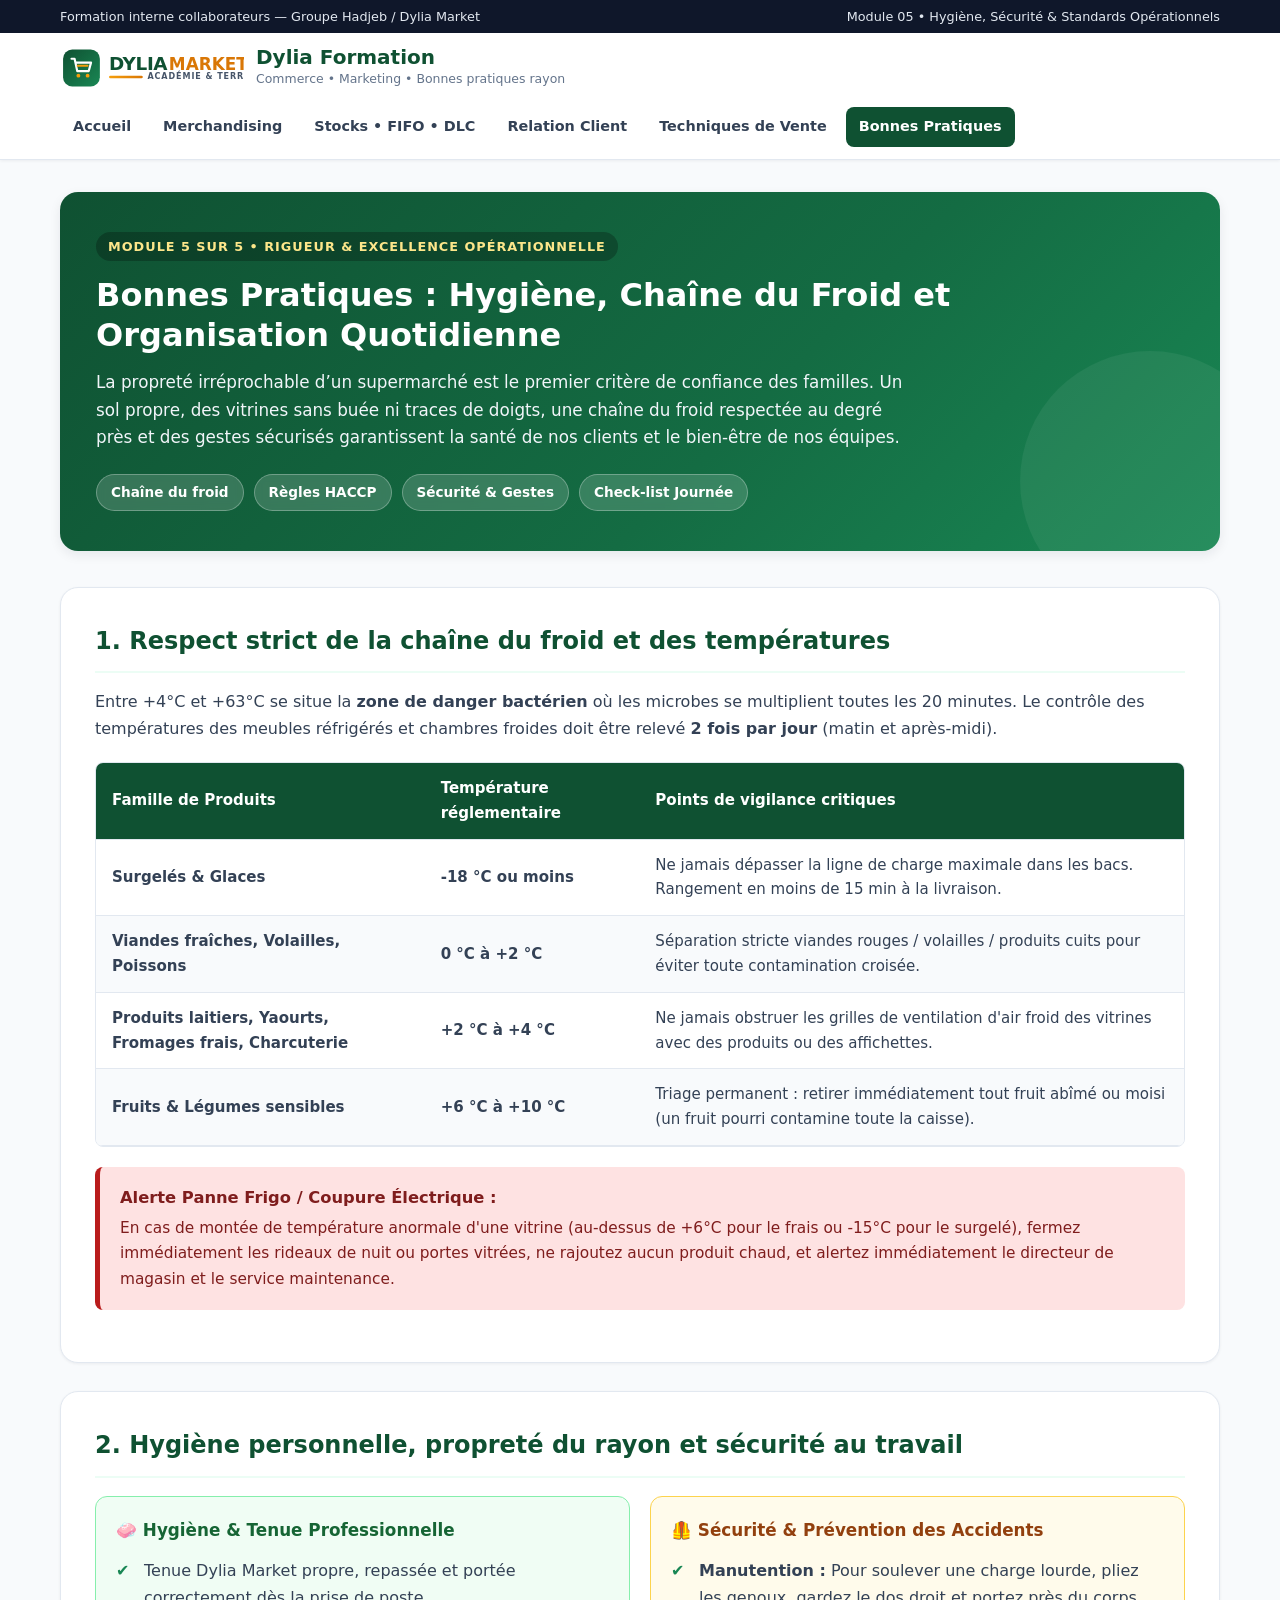
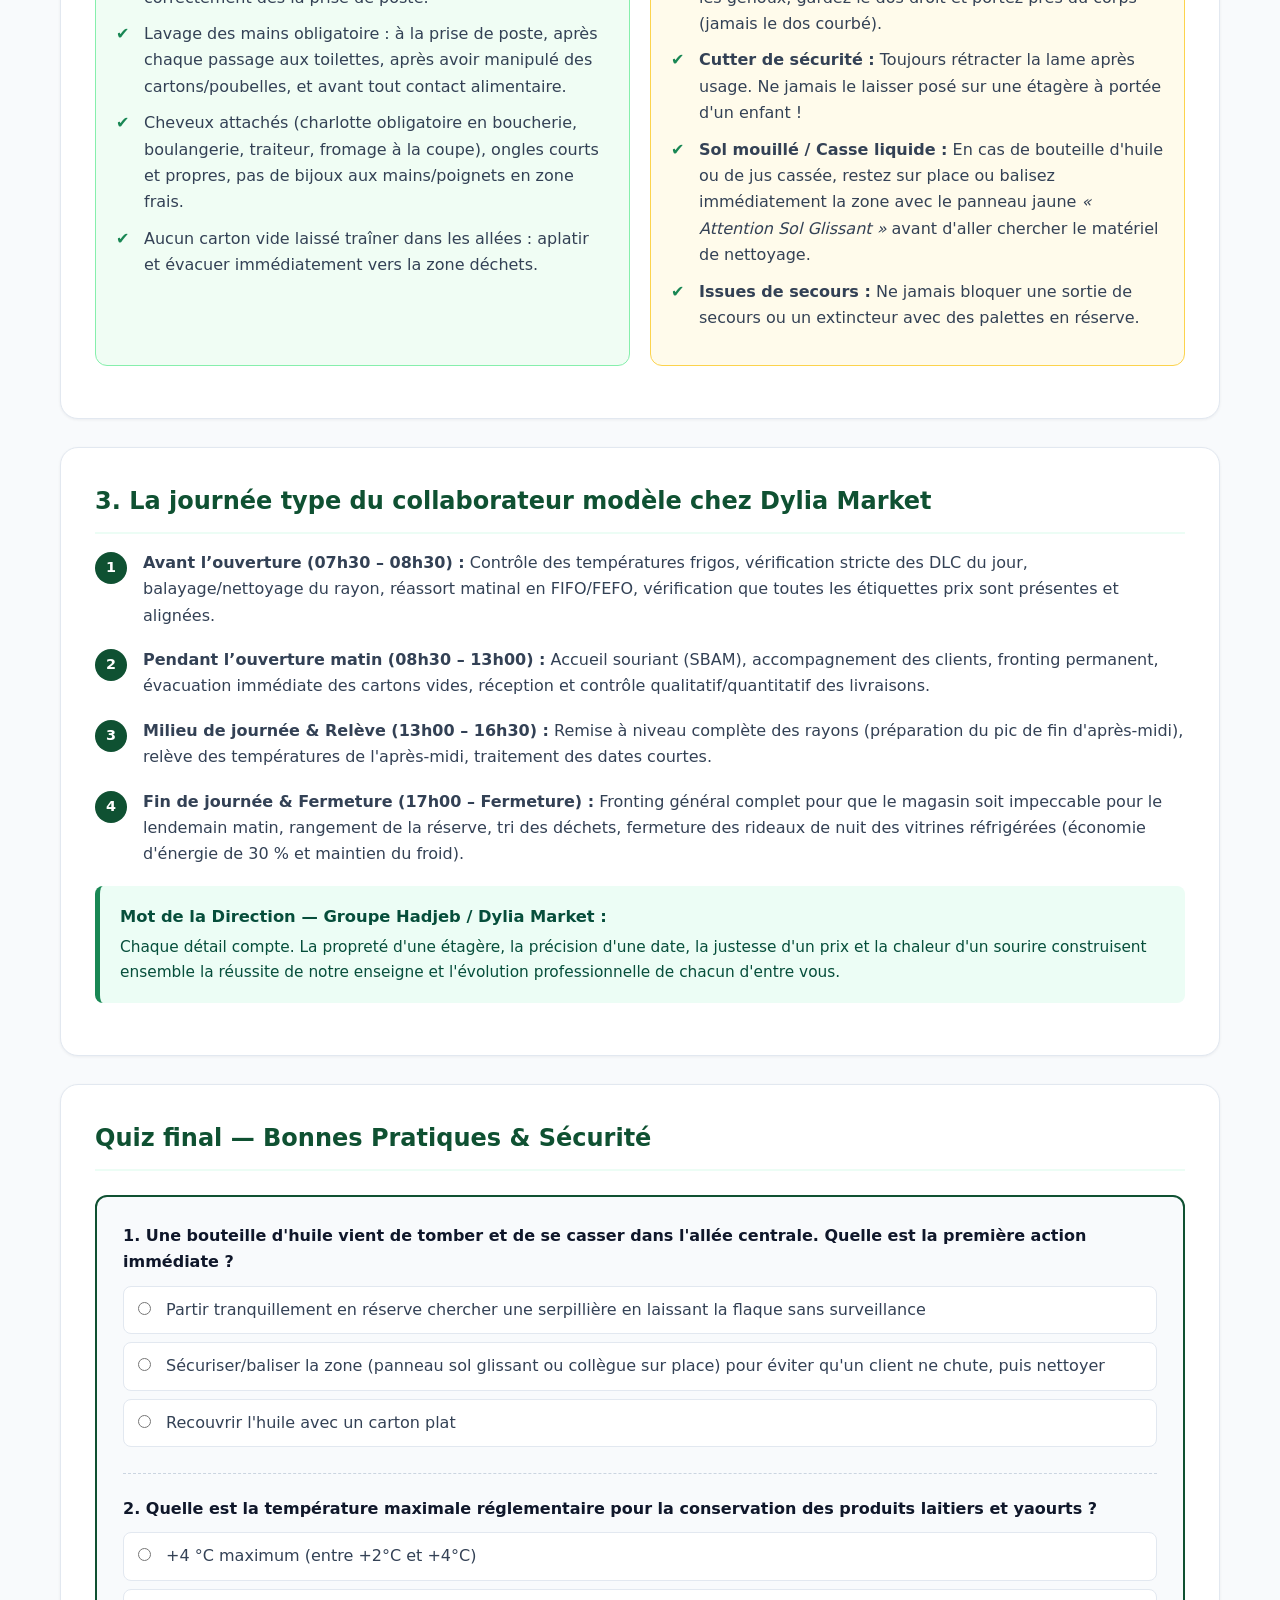
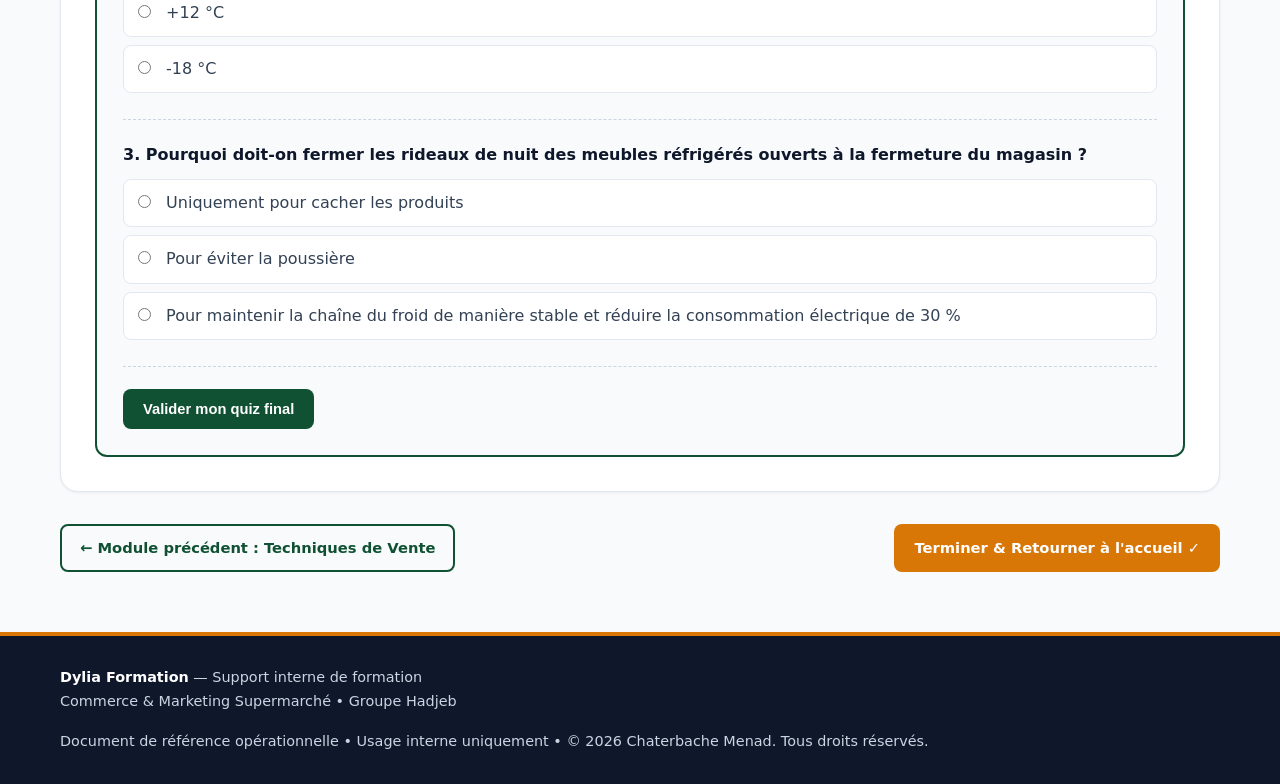
==== commit 4c0cae7c: "Site formation Dylia Market - version complète" ====
--- a/dylia-formation/bonnes-pratiques.html
+++ b/dylia-formation/bonnes-pratiques.html
@@ -201,7 +201,7 @@
         Commerce &amp; Marketing Supermarché • Groupe Hadjeb
       </div>
       <div>
-        Document de référence opérationnelle • Usage interne uniquement
+        Document de référence opérationnelle • Usage interne uniquement • © 2026 Chaterbache Menad. Tous droits réservés.
       </div>
     </div>
   </footer>
